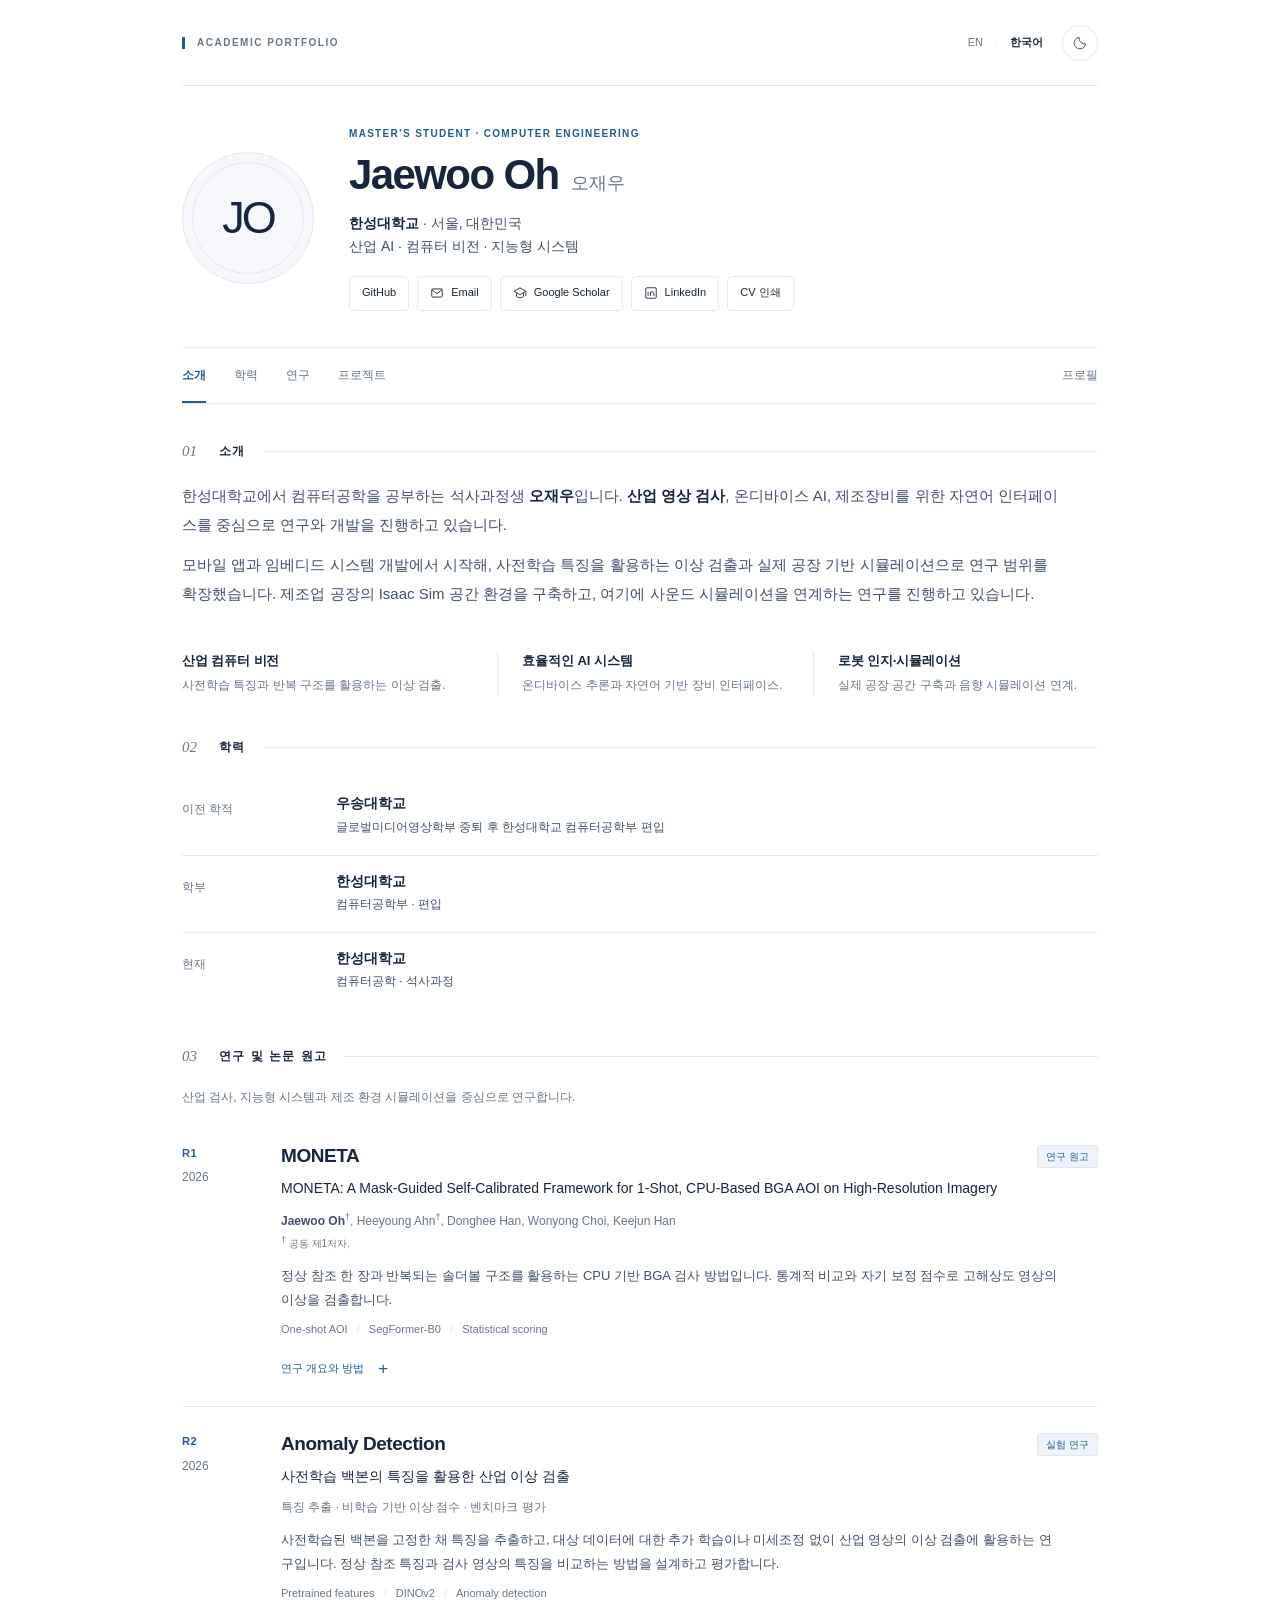
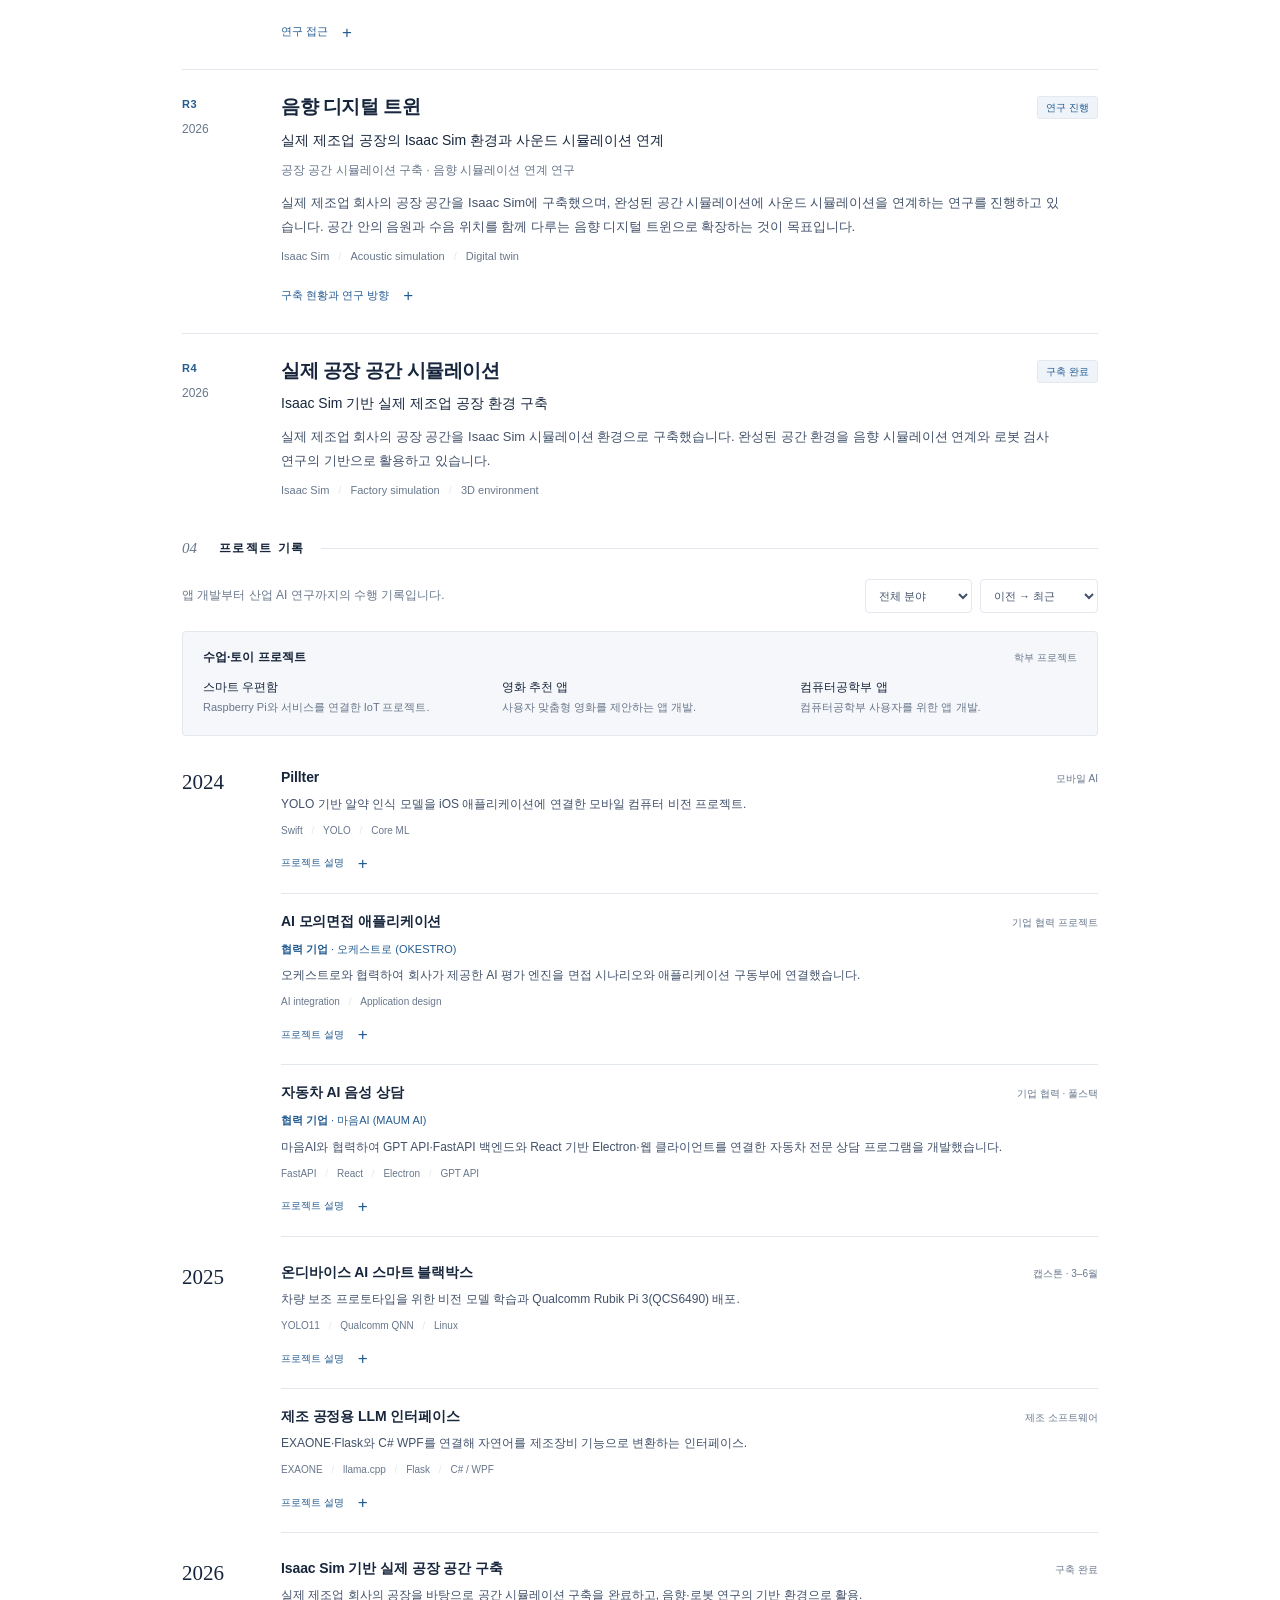
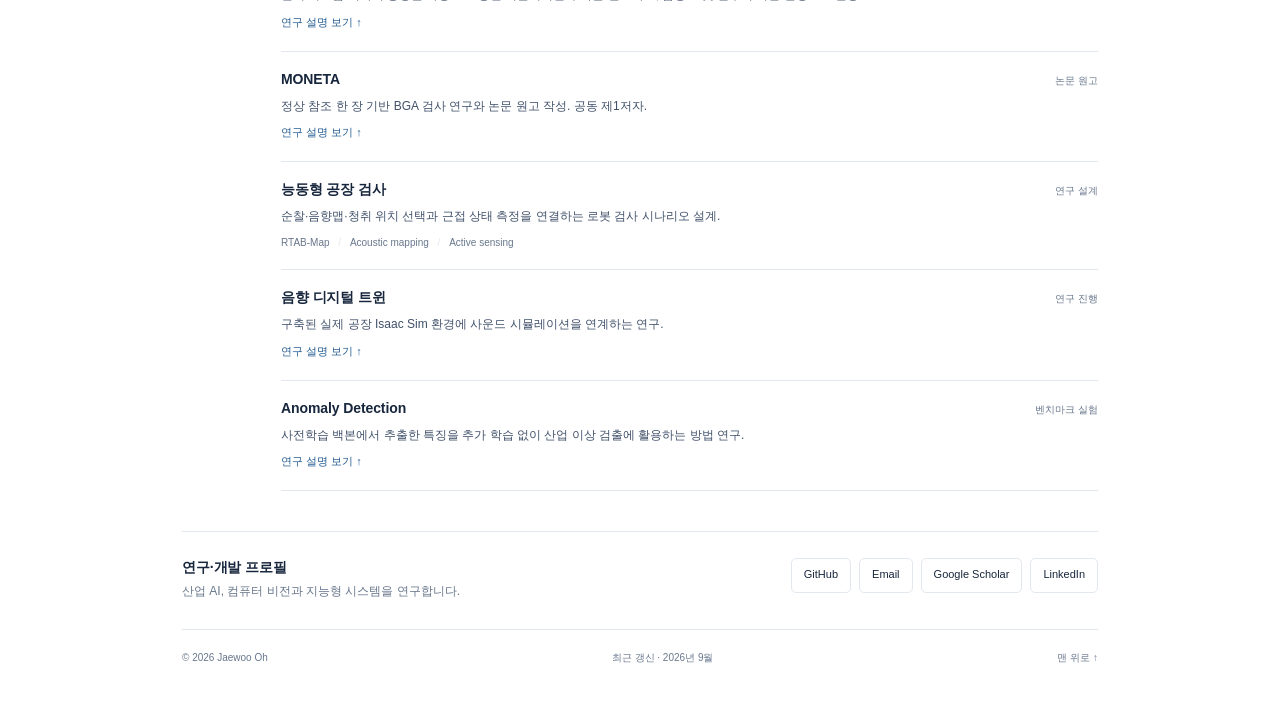
==== ko.html @ acb8766e "Publish bilingual academic portfolio with chronological education and updated research" ====
<!doctype html>
<html lang="ko" class="no-js" data-theme="light">
<head><meta charset="utf-8"><meta name="viewport" content="width=device-width,initial-scale=1"><meta name="color-scheme" content="light dark"><meta name="theme-color" content="#ffffff"><meta name="author" content="Jaewoo Oh"><title>Jaewoo Oh · 오재우 연구 포트폴리오</title><meta name="description" content="한성대학교 석사과정 오재우의 연구 포트폴리오. 산업 이상 검출, 온디바이스 AI, 제조 LLM, Isaac Sim 공장 환경과 음향 디지털 트윈."><meta property="og:type" content="website"><meta property="og:title" content="Jaewoo Oh · 오재우 연구 포트폴리오"><meta property="og:description" content="산업 AI · 컴퓨터 비전 · 공장 시뮬레이션"><meta property="og:locale" content="ko_KR"><link rel="canonical" href="https://jaewoooh.github.io/ko.html"><link rel="alternate" hreflang="en" href="index.html"><link rel="alternate" hreflang="ko" href="ko.html"><link rel="stylesheet" href="assets/site.css"><link rel="icon" href="data:image/svg+xml,%3Csvg xmlns='http://www.w3.org/2000/svg' viewBox='0 0 64 64'%3E%3Crect width='64' height='64' rx='12' fill='%2317263c'/%3E%3Ctext x='10' y='43' font-family='Arial' font-size='33' fill='white'%3EJO%3C/text%3E%3C/svg%3E"><script>document.documentElement.classList.replace('no-js','js');try{const t=localStorage.getItem('jaewoo-academic-theme');if(t==='dark'||t==='light')document.documentElement.dataset.theme=t}catch(e){}</script><script src="assets/site.js" defer></script></head>
<body><a class="skip" href="#about">본문으로 바로가기</a><svg xmlns="http://www.w3.org/2000/svg" style="display:none" aria-hidden="true"><symbol id="i-mail" viewBox="0 0 24 24"><rect x="3" y="5" width="18" height="14" rx="2"/><path d="m3 6 9 7 9-7"/></symbol><symbol id="i-scholar" viewBox="0 0 24 24"><path d="m2 9 10-6 10 6-10 6Z"/><path d="M6 12v6c4 3 8 3 12 0v-6M22 9v8"/></symbol><symbol id="i-linkedin" viewBox="0 0 24 24"><rect x="3" y="3" width="18" height="18" rx="2"/><path d="M7 10v7M7 7v.1M11 17v-7m0 3c0-4 6-4 6 0v4"/></symbol></svg>
<div class="shell" id="top"><div class="utility"><span class="utility-title eyebrow">Academic portfolio</span><div class="tools"><nav class="languages" aria-label="언어 선택"><a href="index.html" lang="en" hreflang="en">EN</a><span aria-hidden="true">/</span><a href="ko.html" lang="ko" hreflang="ko" aria-current="page">한국어</a></nav><button id="theme-toggle" class="theme-toggle js-only" type="button" aria-label="다크 모드로 전환" aria-pressed="false"><svg class="icon moon" viewBox="0 0 24 24" aria-hidden="true"><path d="M20.5 13.4A8.7 8.7 0 0 1 10.6 3.5a8.7 8.7 0 1 0 9.9 9.9Z"/></svg><svg class="icon sun" viewBox="0 0 24 24" aria-hidden="true"><circle cx="12" cy="12" r="4"/><path d="M12 2v2m0 16v2M2 12h2m16 0h2M5 5l2 2m10 10 2 2M19 5l-2 2M7 17l-2 2"/></svg></button></div></div>
<header class="identity"><div class="monogram" aria-label="Jaewoo Oh initials">JO</div><div><p class="profile-kicker">MASTER’S STUDENT · COMPUTER ENGINEERING</p><h1>Jaewoo Oh<span lang="ko">오재우</span></h1><p class="affiliation"><strong>한성대학교</strong> · 서울, 대한민국<br>산업 AI · 컴퓨터 비전 · 지능형 시스템</p><div class="social-links"><a class="social-link" href="https://github.com/jaewoooh" target="_blank" rel="noopener noreferrer">GitHub</a><a class="social-link" href="mailto:jae990508@gmail.com"><svg class="icon" aria-hidden="true"><use href="#i-mail"/></svg>Email</a><button class="social-link" type="button"><svg class="icon" aria-hidden="true"><use href="#i-scholar"/></svg>Google Scholar</button><button class="social-link" type="button"><svg class="icon" aria-hidden="true"><use href="#i-linkedin"/></svg>LinkedIn</button><button class="social-link print-btn js-only" type="button">CV 인쇄</button></div></div></header>
<div class="nav-wrap"><nav class="nav" aria-label="섹션 메뉴"><a href="#about">소개</a><a href="#education">학력</a><a href="#research">연구</a><a href="#projects">프로젝트</a><a href="#contact" class="nav-contact">프로필</a></nav></div>
<main id="main"><section class="section" id="about" aria-labelledby="heading-about"><h2 class="section-title" id="heading-about"><span class="section-num">01</span>소개</h2><div class="intro"><p>한성대학교에서 컴퓨터공학을 공부하는 석사과정생 <strong>오재우</strong>입니다. <strong>산업 영상 검사</strong>, 온디바이스 AI, 제조장비를 위한 자연어 인터페이스를 중심으로 연구와 개발을 진행하고 있습니다.</p><p>모바일 앱과 임베디드 시스템 개발에서 시작해, 사전학습 특징을 활용하는 이상 검출과 실제 공장 기반 시뮬레이션으로 연구 범위를 확장했습니다. 제조업 공장의 Isaac Sim 공간 환경을 구축하고, 여기에 사운드 시뮬레이션을 연계하는 연구를 진행하고 있습니다.</p></div><div class="interests"><div class="interest"><h3>산업 컴퓨터 비전</h3><p>사전학습 특징과 반복 구조를 활용하는 이상 검출.</p></div><div class="interest"><h3>효율적인 AI 시스템</h3><p>온디바이스 추론과 자연어 기반 장비 인터페이스.</p></div><div class="interest"><h3>로봇 인지·시뮬레이션</h3><p>실제 공장 공간 구축과 음향 시뮬레이션 연계.</p></div></div></section>
<section class="section" id="education" aria-labelledby="heading-education"><h2 class="section-title" id="heading-education"><span class="section-num">02</span>학력</h2><div class="fact-row"><p class="fact-label">이전 학적</p><div><h3>우송대학교</h3><p>글로벌미디어영상학부 중퇴 후 한성대학교 컴퓨터공학부 편입</p></div></div><div class="fact-row"><p class="fact-label">학부</p><div><h3>한성대학교</h3><p>컴퓨터공학부 · 편입</p></div></div><div class="fact-row"><p class="fact-label">현재</p><div><h3>한성대학교</h3><p>컴퓨터공학 · 석사과정</p></div></div></section>
<section class="section" id="research" aria-labelledby="heading-research"><h2 class="section-title" id="heading-research"><span class="section-num">03</span>연구 및 논문 원고</h2><p class="section-lead">산업 검사, 지능형 시스템과 제조 환경 시뮬레이션을 중심으로 연구합니다.</p>
<article class="research-item" id="moneta" aria-labelledby="title-moneta"><div class="research-meta"><span class="record-id">R1</span><span class="record-year">2026</span></div><div class="record-content"><div class="record-header"><h3 id="title-moneta">MONETA</h3><span class="status">연구 원고</span></div><p class="paper-title">MONETA: A Mask-Guided Self-Calibrated Framework for 1-Shot, CPU-Based BGA AOI on High-Resolution Imagery</p><p class="role-line"><strong>Jaewoo Oh</strong><sup>†</sup>, Heeyoung Ahn<sup>†</sup>, Donghee Han, Wonyong Choi, Keejun Han<br><span class="minor"><sup>†</sup> 공동 제1저자.</span></p><p class="record-summary">정상 참조 한 장과 반복되는 솔더볼 구조를 활용하는 CPU 기반 BGA 검사 방법입니다. 통계적 비교와 자기 보정 점수로 고해상도 영상의 이상을 검출합니다.</p><p class="keywords"><span>One-shot AOI</span><span>SegFormer-B0</span><span>Statistical scoring</span></p><details class="research-details"><summary>연구 개요와 방법<span class="plus" aria-hidden="true">+</span></summary><div class="detail-body"><p><strong>문제.</strong> 반도체 검사에서는 결함 사례와 패턴별 정상 데이터를 충분히 확보하기 어렵습니다. 고해상도 영상에서는 조명 변화와 센서 텍스처 같은 작은 변동도 함께 다뤄야 합니다.</p><p><strong>방법.</strong> 오프라인에서 학습한 SegFormer-B0의 구조 마스크를 사용합니다. 검사 단계에서는 솔더볼 간 비교, Grubbs 기반 이상치 탐지, 자기 보정 점수, 다중 스케일 분석을 결합합니다.</p><p><strong>기여.</strong> BGA 검사 방법론과 실험 평가, 공동 논문 원고 작성. 정상 참조 한 장은 검사 설정 기준이며, 마스크 네트워크는 별도로 학습합니다.</p></div></details></div></article>
<article class="research-item" id="c1" aria-labelledby="title-c1"><div class="research-meta"><span class="record-id">R2</span><span class="record-year">2026</span></div><div class="record-content"><div class="record-header"><h3 id="title-c1">Anomaly Detection</h3><span class="status">실험 연구</span></div><p class="paper-title">사전학습 백본의 특징을 활용한 산업 이상 검출</p><p class="role-line">특징 추출 · 비학습 기반 이상 점수 · 벤치마크 평가</p><p class="record-summary">사전학습된 백본을 고정한 채 특징을 추출하고, 대상 데이터에 대한 추가 학습이나 미세조정 없이 산업 영상의 이상 검출에 활용하는 연구입니다. 정상 참조 특징과 검사 영상의 특징을 비교하는 방법을 설계하고 평가합니다.</p><p class="keywords"><span>Pretrained features</span><span>DINOv2</span><span>Anomaly detection</span></p><details class="research-details"><summary>연구 접근<span class="plus" aria-hidden="true">+</span></summary><div class="detail-body"><p><strong>접근.</strong> DINOv2 등 사전학습된 모델을 특징 추출기로 사용하고, 정상 참조 영상과 검사 영상의 특징 관계에서 이상 점수를 계산합니다.</p><p><strong>평가.</strong> MVTec AD와 VisA에서 모델 크기와 입력 해상도에 따른 이상 검출 성능을 비교합니다.</p><p><strong>학습 범위.</strong> 백본은 사전학습된 모델이며, 이 연구에서 추가로 학습하거나 미세조정하지 않습니다.</p></div></details></div></article>
<article class="research-item" id="acoustic" aria-labelledby="title-acoustic"><div class="research-meta"><span class="record-id">R3</span><span class="record-year">2026</span></div><div class="record-content"><div class="record-header"><h3 id="title-acoustic">음향 디지털 트윈</h3><span class="status">연구 진행</span></div><p class="paper-title">실제 제조업 공장의 Isaac Sim 환경과 사운드 시뮬레이션 연계</p><p class="role-line">공장 공간 시뮬레이션 구축 · 음향 시뮬레이션 연계 연구</p><p class="record-summary">실제 제조업 회사의 공장 공간을 Isaac Sim에 구축했으며, 완성된 공간 시뮬레이션에 사운드 시뮬레이션을 연계하는 연구를 진행하고 있습니다. 공간 안의 음원과 수음 위치를 함께 다루는 음향 디지털 트윈으로 확장하는 것이 목표입니다.</p><p class="keywords"><span>Isaac Sim</span><span>Acoustic simulation</span><span>Digital twin</span></p><details class="research-details"><summary>구축 현황과 연구 방향<span class="plus" aria-hidden="true">+</span></summary><div class="detail-body"><p><strong>구축 완료.</strong> 실제 제조업 공장을 바탕으로 한 Isaac Sim 공간 시뮬레이션 환경.</p><p><strong>연구 진행.</strong> 공장 환경에 사운드 시뮬레이션을 연계하고, 음원·청취 위치와 음향 전파를 함께 다루는 방법을 연구합니다.</p><p><strong>활용 방향.</strong> 로봇의 공장 순찰, 청취 위치 선택, 장비 상태 진단을 위한 시뮬레이션 기반.</p></div></details></div></article>
<article class="research-item" id="factory-simulation" aria-labelledby="title-factory-simulation"><div class="research-meta"><span class="record-id">R4</span><span class="record-year">2026</span></div><div class="record-content"><div class="record-header"><h3 id="title-factory-simulation">실제 공장 공간 시뮬레이션</h3><span class="status">구축 완료</span></div><p class="paper-title">Isaac Sim 기반 실제 제조업 공장 환경 구축</p><p class="record-summary">실제 제조업 회사의 공장 공간을 Isaac Sim 시뮬레이션 환경으로 구축했습니다. 완성된 공간 환경을 음향 시뮬레이션 연계와 로봇 검사 연구의 기반으로 활용하고 있습니다.</p><p class="keywords"><span>Isaac Sim</span><span>Factory simulation</span><span>3D environment</span></p></div></article></section>
<section class="section" id="projects" aria-labelledby="heading-projects"><h2 class="section-title" id="heading-projects"><span class="section-num">04</span>프로젝트 기록</h2><div class="archive-heading"><p>앱 개발부터 산업 AI 연구까지의 수행 기록입니다.</p><div class="archive-controls js-only"><label class="sr-only" for="project-filter">프로젝트 분야</label><select id="project-filter"><option value="all">전체 분야</option><option value="app">앱·웹</option><option value="edge">Edge / IoT</option><option value="llm">LLM</option><option value="research">연구</option></select><label class="sr-only" for="project-order">연도 정렬</label><select id="project-order"><option value="asc">이전 → 최근</option><option value="desc">최근 → 이전</option></select></div></div><p class="sr-only" id="archive-announcement" aria-live="polite"></p>
<div class="foundation" id="foundations"><div class="foundation-top"><h3>수업·토이 프로젝트</h3><span>학부 프로젝트</span></div><div class="foundation-list"><article data-category="edge"><h4>스마트 우편함</h4><p>Raspberry Pi와 서비스를 연결한 IoT 프로젝트.</p></article><article data-category="app"><h4>영화 추천 앱</h4><p>사용자 맞춤형 영화를 제안하는 앱 개발.</p></article><article data-category="app"><h4>컴퓨터공학부 앱</h4><p>컴퓨터공학부 사용자를 위한 앱 개발.</p></article></div></div>
<div id="dated-projects"><section class="year-group" data-year="2024" aria-labelledby="year-2024"><h3 class="year-heading" id="year-2024">2024</h3><div class="year-projects"><article class="project-item" id="project-pillter" data-category="app edge"><div class="project-header"><h4>Pillter</h4><span class="project-type">모바일 AI</span></div><p>YOLO 기반 알약 인식 모델을 iOS 애플리케이션에 연결한 모바일 컴퓨터 비전 프로젝트.</p><p class="keywords"><span>Swift</span><span>YOLO</span><span>Core ML</span></p><details class="research-details"><summary>프로젝트 설명<span class="plus" aria-hidden="true">+</span></summary><div class="detail-body"><p>알약 인식 모델의 학습·개발과 iOS에서의 추론 결과 연결을 진행했습니다.</p></div></details></article><article class="project-item" id="project-interview" data-category="app llm"><div class="project-header"><h4>AI 모의면접 애플리케이션</h4><span class="project-type">기업 협력 프로젝트</span></div><p class="partner-line"><strong>협력 기업</strong> · 오케스트로 (OKESTRO)</p><p>오케스트로와 협력하여 회사가 제공한 AI 평가 엔진을 면접 시나리오와 애플리케이션 구동부에 연결했습니다.</p><p class="keywords"><span>AI integration</span><span>Application design</span></p><details class="research-details"><summary>프로젝트 설명<span class="plus" aria-hidden="true">+</span></summary><div class="detail-body"><p>회사 제공 AI 평가 엔진을 사용자 인터페이스와 연동하고, 면접 시나리오에 따라 동작하는 애플리케이션을 개발했습니다.</p></div></details></article><article class="project-item" id="project-automotive" data-category="app llm"><div class="project-header"><h4>자동차 AI 음성 상담</h4><span class="project-type">기업 협력 · 풀스택</span></div><p class="partner-line"><strong>협력 기업</strong> · 마음AI (MAUM AI)</p><p>마음AI와 협력하여 GPT API·FastAPI 백엔드와 React 기반 Electron·웹 클라이언트를 연결한 자동차 전문 상담 프로그램을 개발했습니다.</p><p class="keywords"><span>FastAPI</span><span>React</span><span>Electron</span><span>GPT API</span></p><details class="research-details"><summary>프로젝트 설명<span class="plus" aria-hidden="true">+</span></summary><div class="detail-body"><p>음성 대화, API 백엔드와 사용자 인터페이스를 연결하는 흐름을 개발했습니다. 협력 기업은 마음AI이며, GPT API는 애플리케이션에 사용한 모델 서비스입니다.</p></div></details></article></div></section>
<section class="year-group" data-year="2025" aria-labelledby="year-2025"><h3 class="year-heading" id="year-2025">2025</h3><div class="year-projects"><article class="project-item" id="project-blackbox" data-category="edge"><div class="project-header"><h4>온디바이스 AI 스마트 블랙박스</h4><span class="project-type">캡스톤 · 3–6월</span></div><p>차량 보조 프로토타입을 위한 비전 모델 학습과 Qualcomm Rubik Pi 3(QCS6490) 배포.</p><p class="keywords"><span>YOLO11</span><span>Qualcomm QNN</span><span>Linux</span></p><details class="research-details"><summary>프로젝트 설명<span class="plus" aria-hidden="true">+</span></summary><div class="detail-body"><p>모델·데이터 준비, 디바이스 실행 환경 구성과 가속기 배포를 중심으로 작업했습니다. 클라우드 대신 디바이스에서 주변 상황을 인식하는 시스템을 개발했습니다.</p></div></details></article><article class="project-item" id="project-industrial-llm" data-category="llm"><div class="project-header"><h4>제조 공정용 LLM 인터페이스</h4><span class="project-type">제조 소프트웨어</span></div><p>EXAONE·Flask와 C# WPF를 연결해 자연어를 제조장비 기능으로 변환하는 인터페이스.</p><p class="keywords"><span>EXAONE</span><span>llama.cpp</span><span>Flask</span><span>C# / WPF</span></p><details class="research-details"><summary>프로젝트 설명<span class="plus" aria-hidden="true">+</span></summary><div class="detail-body"><p>자연어 입력에서 장비 기능 호출까지 이어지는 흐름을 구현하고, 복합 명령·JSON 형식·레시피 실행 오류를 분석했습니다. 신입 교육과 장비 조작 보조를 위한 인터페이스입니다.</p></div></details></article></div></section>
<section class="year-group" data-year="2026" aria-labelledby="year-2026"><h3 class="year-heading" id="year-2026">2026</h3><div class="year-projects"><article class="project-item" id="project-factory-simulation" data-category="research"><div class="project-header"><h4>Isaac Sim 기반 실제 공장 공간 구축</h4><span class="project-type">구축 완료</span></div><p>실제 제조업 회사의 공장을 바탕으로 공간 시뮬레이션 구축을 완료하고, 음향·로봇 연구의 기반 환경으로 활용.</p><a class="project-reference" href="#factory-simulation">연구 설명 보기 ↑</a></article><article class="project-item" id="project-moneta-archive" data-category="research"><div class="project-header"><h4>MONETA</h4><span class="project-type">논문 원고</span></div><p>정상 참조 한 장 기반 BGA 검사 연구와 논문 원고 작성. 공동 제1저자.</p><a class="project-reference" href="#moneta">연구 설명 보기 ↑</a></article><article class="project-item" id="project-inspection" data-category="research"><div class="project-header"><h4>능동형 공장 검사</h4><span class="project-type">연구 설계</span></div><p>순찰·음향맵·청취 위치 선택과 근접 상태 측정을 연결하는 로봇 검사 시나리오 설계.</p><p class="keywords"><span>RTAB-Map</span><span>Acoustic mapping</span><span>Active sensing</span></p></article><article class="project-item" id="project-acoustic-archive" data-category="research"><div class="project-header"><h4>음향 디지털 트윈</h4><span class="project-type">연구 진행</span></div><p>구축된 실제 공장 Isaac Sim 환경에 사운드 시뮬레이션을 연계하는 연구.</p><a class="project-reference" href="#acoustic">연구 설명 보기 ↑</a></article><article class="project-item" id="project-c1-archive" data-category="research"><div class="project-header"><h4>Anomaly Detection</h4><span class="project-type">벤치마크 실험</span></div><p>사전학습 백본에서 추출한 특징을 추가 학습 없이 산업 이상 검출에 활용하는 방법 연구.</p><a class="project-reference" href="#c1">연구 설명 보기 ↑</a></article></div></section></div><p class="empty" id="archive-empty" hidden>선택한 분야의 프로젝트가 없습니다.</p></section></main>
<section class="contact" id="contact"><div><h2>연구·개발 프로필</h2><p>산업 AI, 컴퓨터 비전과 지능형 시스템을 연구합니다.</p></div><div class="social-links"><a class="social-link" href="https://github.com/jaewoooh" target="_blank" rel="noopener noreferrer">GitHub</a><a class="social-link" href="mailto:jae990508@gmail.com">Email</a><button class="social-link" type="button">Google Scholar</button><button class="social-link" type="button">LinkedIn</button></div></section><footer class="footer"><span>© 2026 Jaewoo Oh</span><span>최근 갱신 · 2026년 9월</span><a href="#top">맨 위로 ↑</a></footer></div></body></html>
---- assets/site.css ----
/* Academic profile. Original implementation; no runtime dependencies. */
:root{--paper:#ffffff;--ink:#17263c;--body:#41516a;--muted:#68778c;--line:#e3e8ee;--soft:#f5f7fa;--accent:#245c91;--accent-soft:#eef4fa;--serif:Georgia,'Times New Roman',serif;--sans:'Inter',-apple-system,BlinkMacSystemFont,'Segoe UI','Noto Sans CJK KR','Apple SD Gothic Neo','Malgun Gothic',Arial,sans-serif;color-scheme:light}
:root[data-theme=dark]{--paper:#111923;--ink:#ebeff6;--body:#c1cbd9;--muted:#9caec4;--line:#2c3949;--soft:#192331;--accent:#96bfe8;--accent-soft:#1a2b3e;color-scheme:dark}
*{box-sizing:border-box}html{scroll-behavior:smooth;scroll-padding-top:100px}body{margin:0;background:var(--paper);color:var(--body);font:15px/1.8 var(--sans);-webkit-font-smoothing:antialiased}button,select{font:inherit;color:inherit}button,summary,select{cursor:pointer}button,a,summary{-webkit-tap-highlight-color:transparent;touch-action:manipulation}h1,h2,h3,h4,p{margin:0}h1,h2,h3,h4{color:var(--ink)}h1,h2,h3,h4{line-height:1.4}a{color:var(--accent);text-decoration:none;text-underline-offset:4px}a:hover{text-decoration:underline}button{background:none;border:0}svg{vertical-align:middle;flex-shrink:0}a:focus-visible,button:focus-visible,select:focus-visible,summary:focus-visible{outline:3px solid var(--accent);outline-offset:5px}::selection{background:#cfdeef;color:#17263c}[hidden]{display:none!important}.shell{max-width:1008px;padding:0 46px;margin:auto}.skip{position:fixed;top:-80px;left:14px;z-index:90;padding:10px 16px;background:var(--ink);color:var(--paper)}.skip:focus{top:10px}.eyebrow{font-size:10px;font-weight:600;letter-spacing:.15em;text-transform:uppercase;color:var(--muted)}.minor{font-size:12px;color:var(--muted)}.icon{width:16px;height:16px;stroke:currentColor;stroke-width:1.5;fill:none}.utility{height:86px;display:flex;align-items:center;justify-content:space-between;border-bottom:1px solid var(--line)}.utility-title{display:flex;align-items:center;gap:12px}.utility-title:before{content:'';height:12px;width:3px;background:var(--accent)}.tools{display:flex;align-items:center;gap:17px}.languages{display:flex;align-items:center;gap:10px;font-size:11px}.languages a{color:var(--muted);padding:7px 2px}.languages a[aria-current=page]{font-weight:700;color:var(--ink)}.languages span{color:var(--line)}.theme-toggle{width:36px;height:36px;border:1px solid var(--line);border-radius:50%;display:grid;place-items:center}.theme-toggle:hover{background:var(--soft)}.sun{display:none}[data-theme=dark] .sun{display:block}[data-theme=dark] .moon{display:none}.no-js .js-only{display:none!important}
/* The profile is deliberately compact: an academic header, not a landing-page hero. */
.identity{display:grid;grid-template-columns:132px minmax(0,1fr);align-items:center;gap:35px;padding:39px 0 36px}.monogram{height:132px;width:132px;border-radius:50%;background:var(--soft);border:1px solid var(--line);display:flex;align-items:center;justify-content:center;position:relative;color:var(--ink);font-size:45px;letter-spacing:-3px;font-weight:500}.monogram:after{content:'';position:absolute;inset:9px;border:1px solid var(--line);border-radius:50%}.profile-kicker{font-size:10px;font-weight:600;letter-spacing:.13em;color:var(--accent);margin-bottom:7px}.identity h1{font-size:42px;font-weight:650;letter-spacing:-1.6px;line-height:1.2}.identity h1 span{font-size:18px;font-weight:400;letter-spacing:0;color:var(--muted);margin-left:12px;display:inline-block}.affiliation{font-size:14px;margin-top:12px;line-height:1.65}.affiliation strong{color:var(--ink);font-weight:600}.social-links{display:flex;align-items:center;gap:8px;flex-wrap:wrap;margin-top:17px}.social-link{display:inline-flex;align-items:center;justify-content:center;gap:7px;min-height:35px;padding:4px 12px;border:1px solid var(--line);border-radius:5px;font-size:11px;font-weight:500;color:var(--ink)}.social-link:hover{background:var(--soft);text-decoration:none;border-color:var(--muted)}.social-link svg{width:14px;height:14px}.orcid-mark{font-size:11px;font-weight:700;letter-spacing:-.5px}.nav-wrap{position:sticky;top:0;z-index:20;background:var(--paper)}.nav{display:flex;align-items:center;gap:28px;border-top:1px solid var(--line);border-bottom:1px solid var(--line);min-height:55px;overflow-x:auto;scrollbar-width:none}.nav::-webkit-scrollbar{display:none}.nav a{font-size:12px;color:var(--muted);padding:17px 0;white-space:nowrap;position:relative}.nav a:hover{text-decoration:none;color:var(--ink)}.nav a[aria-current=true]{color:var(--accent);font-weight:600}.nav a[aria-current=true]:after{content:'';height:2px;background:var(--accent);bottom:0;left:0;right:0;position:absolute}.nav .nav-contact{margin-left:auto}
/* Editorial sections and citation-style research records. */
.section{padding:37px 0 0;scroll-margin-top:75px}.section-title{font-size:12px;letter-spacing:.12em;font-weight:700;text-transform:uppercase;display:flex;align-items:center;gap:17px;margin-bottom:20px}.section-title:after{content:'';height:1px;background:var(--line);flex:1}.section-num{font-family:var(--serif);font-style:italic;font-size:15px;font-weight:400;letter-spacing:0;color:var(--muted);min-width:20px}.intro{font-size:15px;line-height:1.9;max-width:880px}.intro p+p{margin-top:12px}.intro strong{font-weight:600;color:var(--ink)}.interests{display:grid;grid-template-columns:repeat(3,minmax(0,1fr));gap:30px;margin-top:23px;padding:21px 0 4px}.interest+.interest{border-left:1px solid var(--line);padding-left:24px}.interest h3{font-size:13px;font-weight:650;letter-spacing:-.1px;margin-bottom:5px}.interest p{font-size:12px;line-height:1.75;color:var(--muted)}.section-lead{font-size:12px;color:var(--muted);margin-bottom:10px;line-height:1.8}.research-item{display:grid;grid-template-columns:76px minmax(0,1fr);gap:23px;padding:23px 0;border-bottom:1px solid var(--line);scroll-margin-top:82px}.research-item:last-child{border-bottom:0;padding-bottom:0}.research-meta{padding-top:2px}.record-id{display:block;font-size:11px;letter-spacing:.05em;color:var(--accent);font-weight:650}.record-year{display:block;font-size:12px;margin-top:4px;color:var(--muted)}.record-header{display:flex;justify-content:space-between;gap:15px;align-items:flex-start;margin-bottom:7px}.record-header h3{font-size:19px;font-weight:650;letter-spacing:-.45px;line-height:1.45}.status{font-size:10px;line-height:1.7;color:var(--accent);background:var(--accent-soft);border:1px solid var(--line);padding:2px 8px;border-radius:3px;white-space:nowrap;font-weight:500;flex-shrink:0;margin-top:3px}.paper-title{font-size:14px;line-height:1.75;color:var(--ink);max-width:740px}.role-line{font-size:12px;color:var(--muted);margin-top:8px}.role-line strong{color:var(--body);font-weight:600}.record-summary{font-size:13px;line-height:1.85;margin-top:9px;max-width:780px}.keywords{font-size:11px;line-height:1.8;color:var(--muted);margin-top:8px}.keywords span+span:before{content:' / ';color:var(--line);margin:0 6px}.research-details{margin-top:13px}.research-details>summary{display:inline-flex;align-items:center;gap:14px;list-style:none;color:var(--accent);font-size:11px;font-weight:550;min-height:28px}.research-details>summary::-webkit-details-marker{display:none}.plus{display:inline-block;font-family:Arial;font-size:17px;font-weight:400;line-height:1}.research-details[open]>summary .plus{transform:rotate(45deg)}.detail-body{border-left:2px solid var(--line);padding-left:18px;margin:12px 0 2px;font-size:12px;line-height:1.9}.detail-body p+p{margin-top:10px}.detail-body strong{font-weight:600;color:var(--ink)}.detail-note{font-size:11px;color:var(--muted);margin-top:12px;line-height:1.8}.metrics{width:100%;border-collapse:collapse;font-size:12px;margin:15px 0 9px;table-layout:fixed}.metrics caption{text-align:left;color:var(--ink);font-weight:600;padding:0 0 9px;font-size:12px}.metrics th,.metrics td{border-bottom:1px solid var(--line);padding:9px 10px;text-align:right}.metrics th:first-child,.metrics td:first-child{text-align:left;width:38%;padding-left:0}.metrics th{font-size:11px;font-weight:500;color:var(--muted)}.metrics strong{color:var(--accent)}.disclosure{display:flex;gap:12px;align-items:flex-start;margin-top:25px;padding:15px 17px;background:var(--soft);border-left:2px solid var(--line);font-size:11px;line-height:1.9}.disclosure svg{margin-top:3px}.research-note{margin-top:21px;color:var(--muted);font-size:11px}
/* Chronological project archive. */
.archive-heading{display:flex;gap:20px;align-items:center;margin-bottom:13px}.archive-heading p{flex:1;font-size:12px;color:var(--muted)}.archive-controls{display:flex;gap:8px;flex-shrink:0}.control-label{font-size:11px}.archive-controls select{font-size:11px;border:1px solid var(--line);border-radius:4px;background:var(--paper);padding:6px 25px 6px 9px;min-height:34px;max-width:150px}.foundation{padding:17px 20px;margin:18px 0 6px;background:var(--soft);border:1px solid var(--line);border-radius:4px}.foundation-top{display:flex;justify-content:space-between;align-items:center;gap:10px;margin-bottom:12px}.foundation h3{font-size:12px;font-weight:600}.foundation-top span{font-size:10px;color:var(--muted)}.foundation-list{display:grid;grid-template-columns:repeat(3,minmax(0,1fr));gap:22px}.foundation-list h4{font-size:12px;font-weight:550;margin-bottom:3px}.foundation-list p{font-size:11px;line-height:1.75;color:var(--muted)}.year-group{display:grid;grid-template-columns:76px minmax(0,1fr);gap:23px;padding-top:26px}.year-heading{font-size:21px;font-family:var(--serif);font-weight:400;line-height:1.4;color:var(--ink);padding-top:0}.project-item{border-bottom:1px solid var(--line);padding:0 0 17px;margin:0 0 18px;scroll-margin-top:82px}.project-item:last-child{margin-bottom:0}.project-header{display:flex;justify-content:space-between;align-items:flex-start;gap:20px}.project-header h4{font-size:14px;font-weight:600;letter-spacing:-.1px}.project-type{font-size:10px;white-space:nowrap;color:var(--muted);margin-top:2px}.project-item p{font-size:12px;line-height:1.85;margin-top:5px}.project-item .keywords{font-size:10px;margin-top:7px}.project-item .research-details{margin-top:7px}.project-item .research-details>summary{min-height:25px;font-size:10px}.project-item .detail-body p{font-size:12px}.project-reference{font-size:11px;display:inline-block;padding-top:5px}.project-item .snapshot{display:inline-flex;gap:5px;margin-left:14px;font-size:10px}.empty{padding:25px 0;font-size:13px;color:var(--muted)}.sr-only{position:absolute;width:1px;height:1px;margin:-1px;padding:0;clip:rect(0,0,0,0);overflow:hidden;white-space:nowrap;border:0}
/* CV-style fact rows. */
.fact-row{display:grid;grid-template-columns:132px minmax(0,1fr);gap:22px;padding:16px 0;border-bottom:1px solid var(--line)}.fact-row:last-child{border-bottom:0}.fact-label{font-size:12px;color:var(--muted);padding-top:2px}.fact-row h3{font-size:14px;font-weight:600}.fact-row p{font-size:12px;line-height:1.8;margin-top:3px}.activity-grid{display:grid;grid-template-columns:1fr 1fr;gap:35px}.activity h3{font-size:13px;font-weight:600}.activity p{font-size:12px;margin-top:5px;line-height:1.9}.activity .minor{font-size:10px;color:var(--muted)}.contact{margin-top:40px;padding:26px 0;border-top:1px solid var(--line);display:flex;align-items:flex-start;justify-content:space-between;gap:22px}.contact h2{font-size:14px;font-weight:650;letter-spacing:-.1px}.contact p{font-size:12px;color:var(--muted);margin-top:4px}.contact .social-links{margin-top:0}.footer{display:flex;justify-content:space-between;align-items:center;gap:16px;font-size:10px;color:var(--muted);padding:19px 0 35px;border-top:1px solid var(--line)}.footer a{color:var(--muted)}
@media(min-width:1400px){.shell{max-width:1030px}.identity{padding-top:46px;padding-bottom:42px}.utility{height:91px}}
@media(max-width:760px){.shell{padding:0 26px}.utility{height:69px}.identity{grid-template-columns:96px minmax(0,1fr);gap:24px;padding:32px 0}.monogram{width:96px;height:96px;font-size:35px}.monogram:after{inset:7px}.identity h1{font-size:34px;letter-spacing:-1.2px}.identity h1 span{font-size:15px;margin-left:7px}.profile-kicker{font-size:9px}.affiliation{font-size:12px}.social-links{gap:6px;margin-top:13px}.social-link{font-size:10px;padding:4px 9px;min-height:33px}.nav{gap:24px}.nav a{font-size:11px}.section{padding-top:31px}.intro{font-size:14px}.interests{gap:16px;margin-top:15px}.interest+.interest{padding-left:15px}.interest h3{font-size:12px}.interest p{font-size:11px}.research-item,.year-group{grid-template-columns:55px minmax(0,1fr);gap:15px}.record-header h3{font-size:18px}.paper-title{font-size:13px}.record-summary{font-size:12px}.status{font-size:9px}.foundation-list{gap:15px}.fact-row{grid-template-columns:114px minmax(0,1fr);gap:17px}.activity-grid{gap:23px}.utility-title{font-size:9px}.tools{gap:12px}.theme-toggle{width:32px;height:32px}}
@media(max-width:540px){.shell{padding:0 21px}.utility{height:61px}.utility-title{font-size:8px;letter-spacing:.11em;gap:8px}.tools{gap:12px}.languages{font-size:10px;gap:7px}.identity{grid-template-columns:73px minmax(0,1fr);align-items:start;gap:18px;padding:27px 0}.monogram{width:73px;height:73px;font-size:28px;letter-spacing:-1.7px;margin-top:4px}.monogram:after{inset:5px}.identity h1{font-size:29px;letter-spacing:-1px}.identity h1 span{font-size:13px;margin-left:5px;letter-spacing:-.3px}.profile-kicker{font-size:8px;letter-spacing:.08em;margin-bottom:6px;line-height:1.7}.affiliation{font-size:11px;margin-top:10px;line-height:1.8}.social-links{margin-top:13px;gap:6px}.social-link{font-size:10px;padding:4px 8px;min-height:32px;gap:5px}.social-link svg{width:12px;height:12px}.nav{gap:22px;min-height:49px}.nav a{font-size:11px;padding:14px 0}.nav .nav-contact{margin-left:0}.section{padding-top:28px}.section-title{font-size:11px;letter-spacing:.07em;gap:11px;margin-bottom:17px}.section-num{font-size:13px;min-width:17px}.intro{font-size:13px;line-height:1.9}.intro p+p{margin-top:12px}.interests{grid-template-columns:1fr;gap:12px;padding:5px 0 0;margin-top:19px}.interest{display:grid;grid-template-columns:128px minmax(0,1fr);gap:10px}.interest+.interest{border-left:0;padding-left:0}.interest h3{font-size:11px;margin-top:1px}.interest p{font-size:11px;line-height:1.75}.section-lead{font-size:11px}.research-item{grid-template-columns:1fr;gap:7px;padding:21px 0}.research-meta{display:flex;gap:10px;align-items:center;padding:0}.record-id,.record-year{font-size:10px;margin:0}.record-year:before{content:'·';margin-right:10px;color:var(--muted)}.record-header{gap:12px;margin-bottom:7px}.record-header h3{font-size:17px;letter-spacing:-.4px;max-width:80%}.record-header .status{font-size:8px;white-space:normal;max-width:105px;padding:3px 6px;line-height:1.55}.paper-title{font-size:12px}.role-line{font-size:10px;margin-top:8px;line-height:1.85}.record-summary{font-size:12px;line-height:1.9}.keywords{font-size:10px}.keywords span+span:before{margin:0 3px}.research-details{margin-top:9px}.research-details>summary{font-size:10px;min-height:34px}.detail-body{padding-left:12px;font-size:11px}.detail-note{font-size:10px}.metrics{font-size:11px}.metrics th{font-size:10px}.metrics td,.metrics th{padding:8px 5px}.metrics th:first-child,.metrics td:first-child{width:35%}.metrics caption{font-size:11px}.archive-heading{display:block;margin-bottom:16px}.archive-heading p{font-size:11px}.archive-controls{margin-top:12px}.archive-controls select{font-size:10px;min-height:36px}.foundation{padding:15px;margin-top:12px}.foundation-top{align-items:flex-start;margin-bottom:12px}.foundation h3{font-size:11px}.foundation-top span{font-size:9px}.foundation-list{grid-template-columns:1fr;gap:10px}.foundation-list article{display:grid;grid-template-columns:128px minmax(0,1fr);gap:10px}.foundation-list h4{font-size:11px;line-height:1.7;margin-bottom:0}.foundation-list p{font-size:10px}.year-group{display:block;padding-top:23px}.year-heading{font-size:21px;margin-bottom:16px}.project-item{margin-bottom:16px;padding-bottom:16px}.project-header{gap:12px}.project-header h4{font-size:13px}.project-type{font-size:9px;max-width:100px;white-space:normal;text-align:right;line-height:1.65}.project-item p{font-size:11px;line-height:1.9}.project-item .research-details>summary{font-size:10px;min-height:30px}.project-item .keywords{font-size:9px}.disclosure{padding:13px;gap:10px;font-size:10px}.disclosure svg{width:14px}.fact-row{grid-template-columns:92px minmax(0,1fr);gap:13px;padding:14px 0}.fact-label{font-size:10px}.fact-row h3{font-size:12px}.fact-row p{font-size:11px}.activity-grid{grid-template-columns:1fr;gap:22px}.activity h3{font-size:12px}.activity p{font-size:11px}.contact{display:block;margin-top:31px;padding:21px 0}.contact p{font-size:11px}.contact .social-links{margin-top:14px}.footer{font-size:9px;padding-bottom:25px;align-items:flex-start;gap:10px}.footer span:nth-child(2){text-align:right;max-width:150px}.research-note{font-size:10px}}
@media(max-width:350px){.shell{padding:0 16px}.identity{grid-template-columns:61px minmax(0,1fr);gap:13px}.monogram{width:61px;height:61px;font-size:24px}.identity h1{font-size:26px}.identity h1 span{font-size:11px}.social-link{padding:4px 6px}.interest,.foundation-list article{grid-template-columns:115px minmax(0,1fr)}.utility-title{font-size:7px}.record-header h3{font-size:16px}}
@media(prefers-reduced-motion:reduce){html{scroll-behavior:auto}*,*::before,*::after{transition:none!important;animation:none!important}}
@media print{html{scroll-behavior:auto}:root,:root[data-theme=dark]{--paper:#fff;--ink:#14243c;--body:#354357;--muted:#58687c;--line:#d6dce4;--soft:#f4f6f8;--accent:#204e7b;--accent-soft:#eef3f8;color-scheme:light}body{font-size:11px}.shell{max-width:none;padding:0}.utility,.nav-wrap,.tools,.archive-controls,.print-btn,.contact,.footer a,.snapshot{display:none!important}.identity{padding:0 0 20px;grid-template-columns:80px 1fr;gap:22px}.monogram{height:80px;width:80px;font-size:31px}.identity h1{font-size:29px}.identity h1 span{font-size:15px}.social-link{border:0;padding:0 10px 0 0}.section{padding-top:22px}.section-title{font-size:11px;margin-bottom:14px}.intro{font-size:11px}.interests{margin-top:10px;padding-top:10px}.interest h3{font-size:11px}.interest p{font-size:10px}.research-item{padding:14px 0;break-inside:avoid}.record-header h3{font-size:15px}.paper-title,.record-summary{font-size:11px}.role-line,.keywords{font-size:10px}.research-details{display:none!important}.section-lead,.disclosure{font-size:10px}.year-group{padding-top:16px;break-inside:auto}.project-item{break-inside:avoid;padding-bottom:10px;margin-bottom:10px}.project-item p{font-size:10px}.project-header h4{font-size:12px}.foundation{break-inside:avoid}.fact-row{padding:10px 0;break-inside:avoid}.fact-row h3{font-size:12px}.fact-row p,.fact-label{font-size:10px}.activity{break-inside:avoid}.activity p{font-size:10px}.footer{margin-top:22px;padding-bottom:0}.section-title{break-after:avoid}.no-print{display:none!important}}

/* Optional owner-provided portrait, kept the same size as the initial mark. */
.profile-photo{width:132px;height:132px;border-radius:50%;object-fit:cover;border:1px solid var(--line)}
.role-line sup{font-size:9px}.role-line .minor{font-size:10px}
@media(max-width:760px){.profile-photo{width:96px;height:96px}}
@media(max-width:540px){.profile-photo{width:73px;height:73px;margin-top:4px}}
@media(max-width:350px){.profile-photo{width:61px;height:61px}}
@media print{.profile-photo{width:80px;height:80px}}

/* Collaboration is independent from the API/model provider. */
.project-item .partner-line{margin-top:7px;font-size:11px;color:var(--accent)}.partner-line strong{font-weight:600}
@media(max-width:540px){.project-item .partner-line{font-size:10px}}
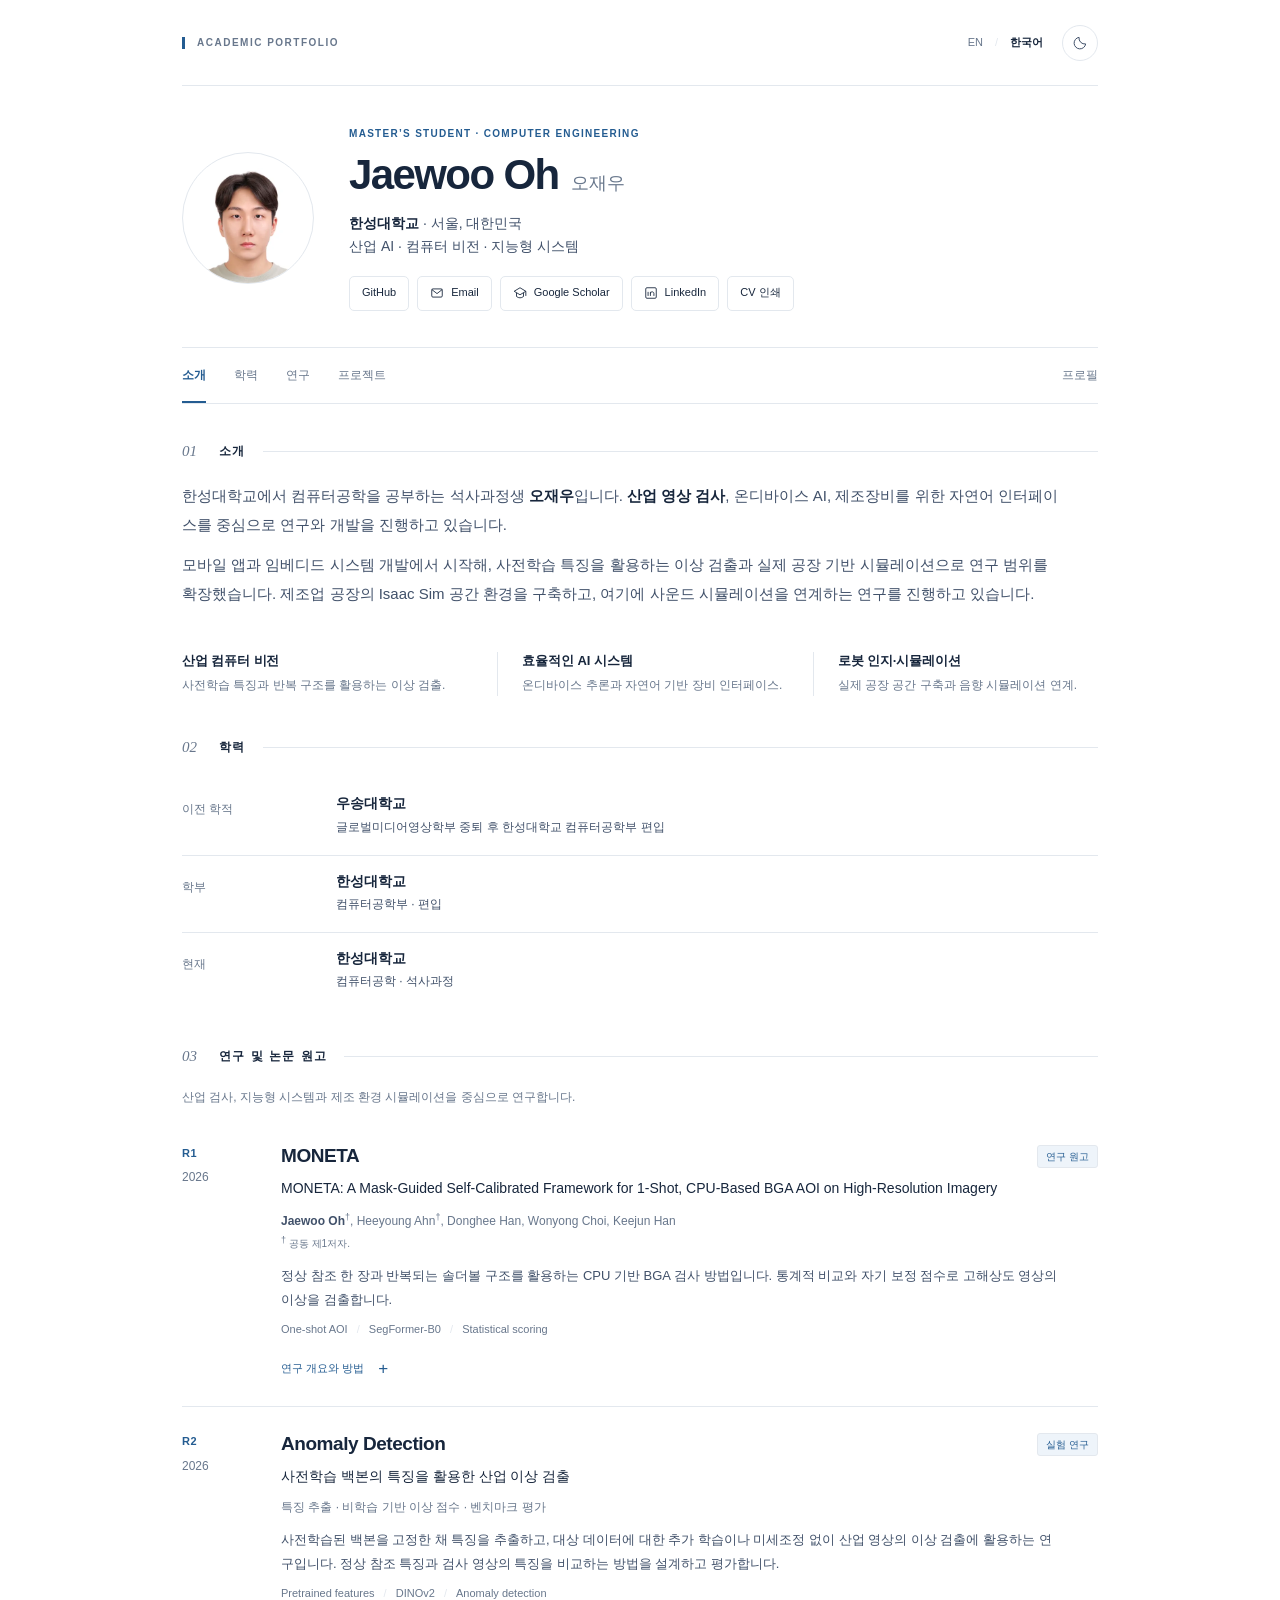
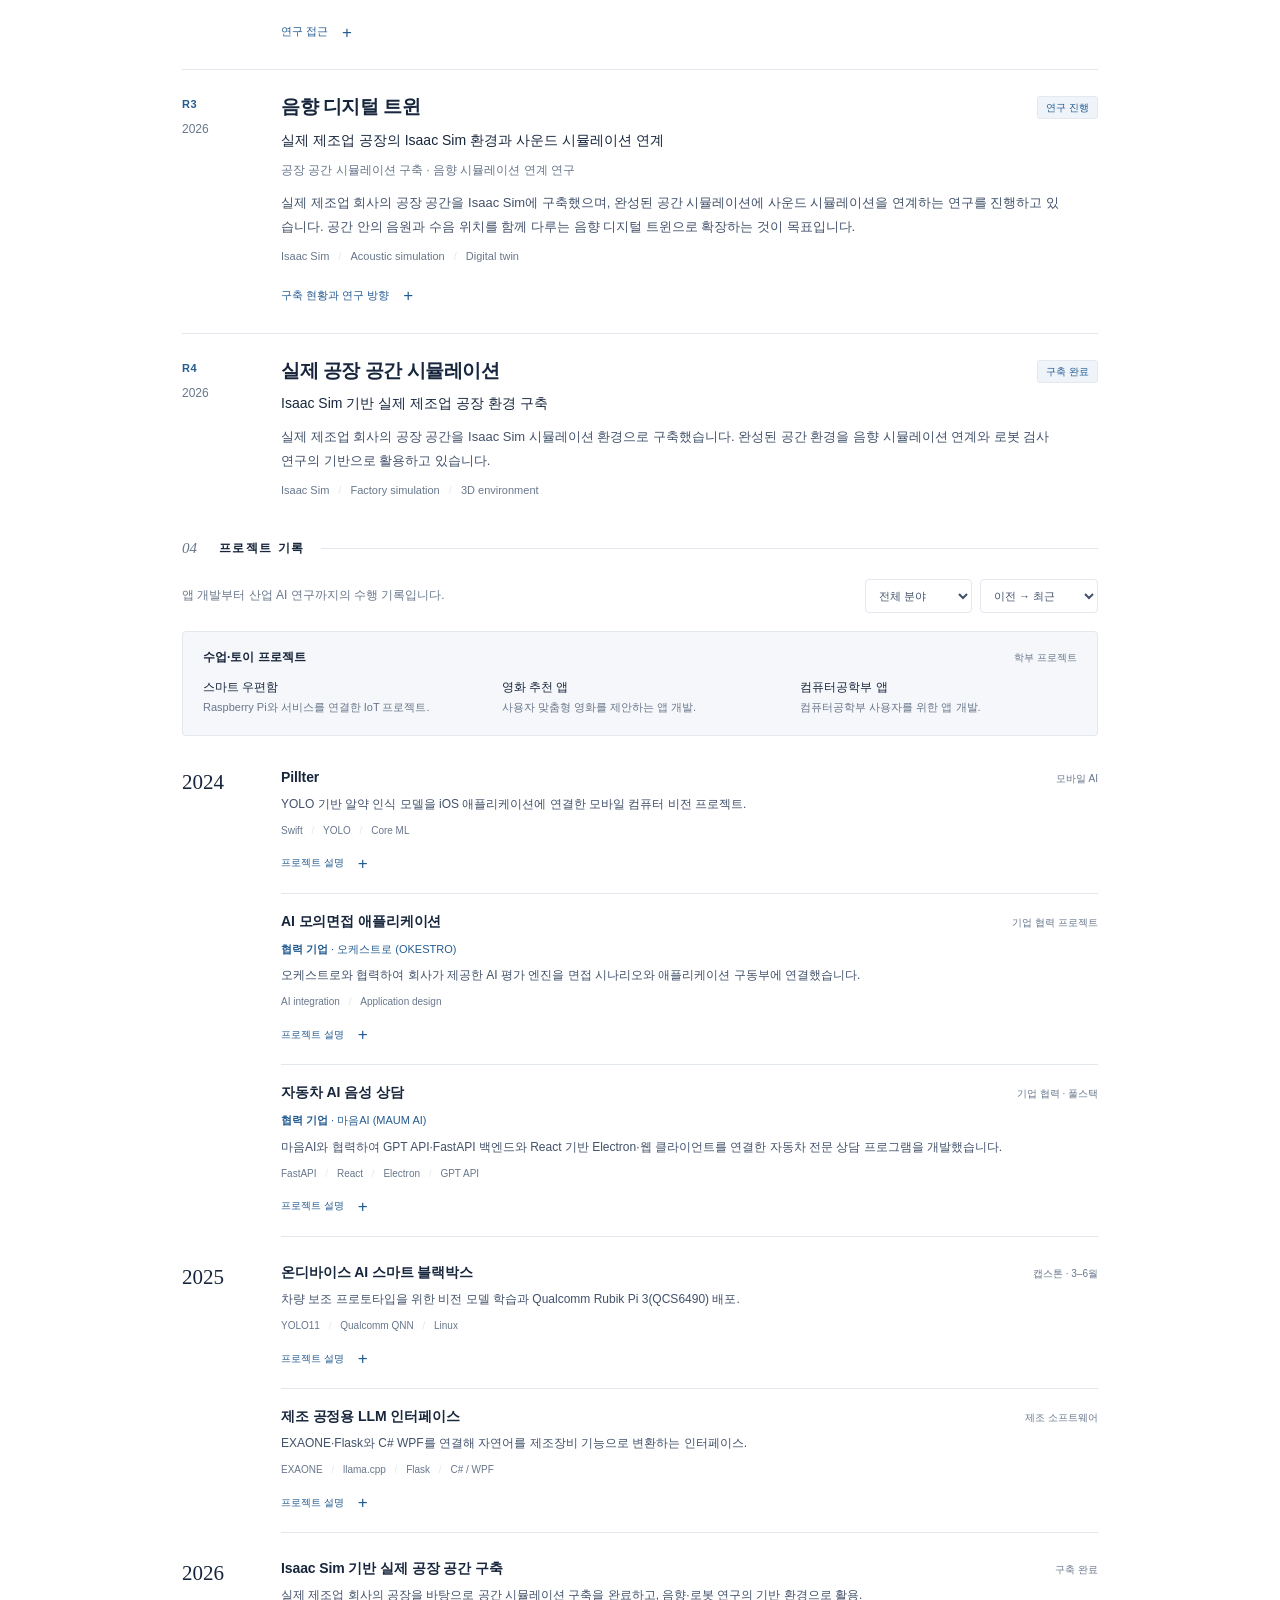
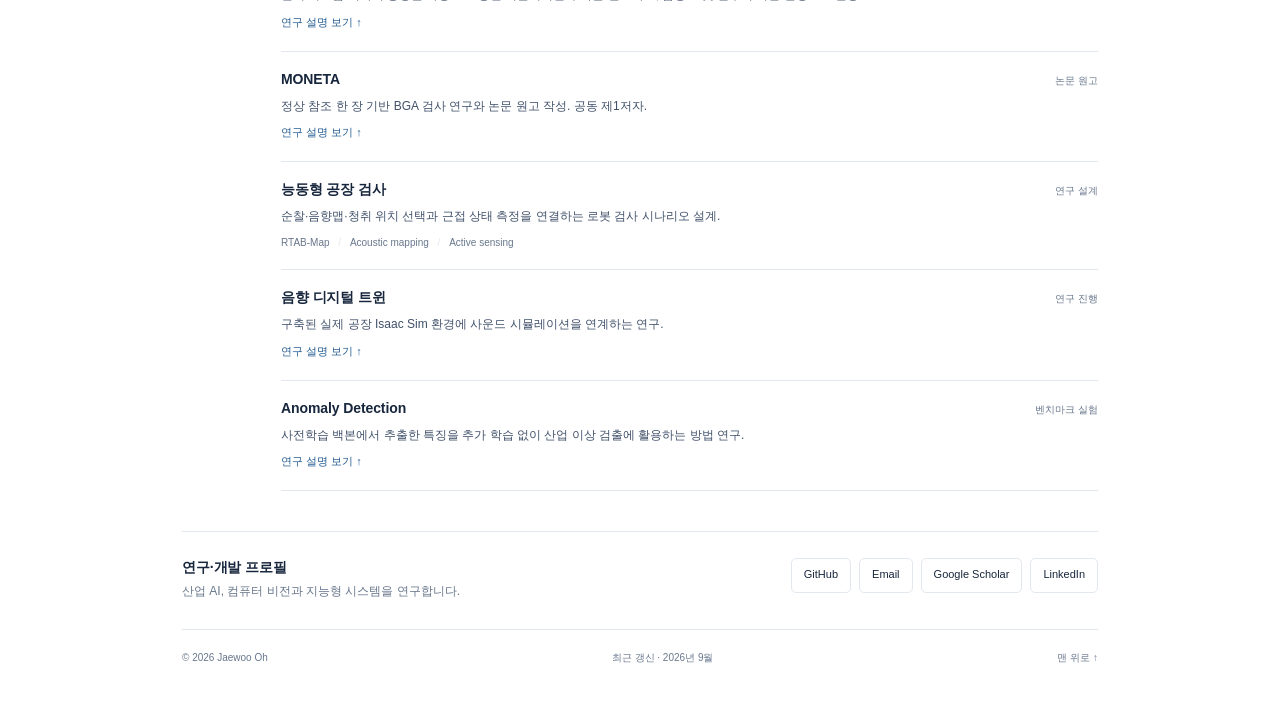
==== commit b998f2c2: "Refactor portfolio styles and scripts" ====
--- a/ko.html
+++ b/ko.html
@@ -1,20 +1,448 @@
 <!doctype html>
 <html lang="ko" class="no-js" data-theme="light">
-<head><meta charset="utf-8"><meta name="viewport" content="width=device-width,initial-scale=1"><meta name="color-scheme" content="light dark"><meta name="theme-color" content="#ffffff"><meta name="author" content="Jaewoo Oh"><title>Jaewoo Oh · 오재우 연구 포트폴리오</title><meta name="description" content="한성대학교 석사과정 오재우의 연구 포트폴리오. 산업 이상 검출, 온디바이스 AI, 제조 LLM, Isaac Sim 공장 환경과 음향 디지털 트윈."><meta property="og:type" content="website"><meta property="og:title" content="Jaewoo Oh · 오재우 연구 포트폴리오"><meta property="og:description" content="산업 AI · 컴퓨터 비전 · 공장 시뮬레이션"><meta property="og:locale" content="ko_KR"><link rel="canonical" href="https://jaewoooh.github.io/ko.html"><link rel="alternate" hreflang="en" href="index.html"><link rel="alternate" hreflang="ko" href="ko.html"><link rel="stylesheet" href="assets/site.css"><link rel="icon" href="data:image/svg+xml,%3Csvg xmlns='http://www.w3.org/2000/svg' viewBox='0 0 64 64'%3E%3Crect width='64' height='64' rx='12' fill='%2317263c'/%3E%3Ctext x='10' y='43' font-family='Arial' font-size='33' fill='white'%3EJO%3C/text%3E%3C/svg%3E"><script>document.documentElement.classList.replace('no-js','js');try{const t=localStorage.getItem('jaewoo-academic-theme');if(t==='dark'||t==='light')document.documentElement.dataset.theme=t}catch(e){}</script><script src="assets/site.js" defer></script></head>
-<body><a class="skip" href="#about">본문으로 바로가기</a><svg xmlns="http://www.w3.org/2000/svg" style="display:none" aria-hidden="true"><symbol id="i-mail" viewBox="0 0 24 24"><rect x="3" y="5" width="18" height="14" rx="2"/><path d="m3 6 9 7 9-7"/></symbol><symbol id="i-scholar" viewBox="0 0 24 24"><path d="m2 9 10-6 10 6-10 6Z"/><path d="M6 12v6c4 3 8 3 12 0v-6M22 9v8"/></symbol><symbol id="i-linkedin" viewBox="0 0 24 24"><rect x="3" y="3" width="18" height="18" rx="2"/><path d="M7 10v7M7 7v.1M11 17v-7m0 3c0-4 6-4 6 0v4"/></symbol></svg>
-<div class="shell" id="top"><div class="utility"><span class="utility-title eyebrow">Academic portfolio</span><div class="tools"><nav class="languages" aria-label="언어 선택"><a href="index.html" lang="en" hreflang="en">EN</a><span aria-hidden="true">/</span><a href="ko.html" lang="ko" hreflang="ko" aria-current="page">한국어</a></nav><button id="theme-toggle" class="theme-toggle js-only" type="button" aria-label="다크 모드로 전환" aria-pressed="false"><svg class="icon moon" viewBox="0 0 24 24" aria-hidden="true"><path d="M20.5 13.4A8.7 8.7 0 0 1 10.6 3.5a8.7 8.7 0 1 0 9.9 9.9Z"/></svg><svg class="icon sun" viewBox="0 0 24 24" aria-hidden="true"><circle cx="12" cy="12" r="4"/><path d="M12 2v2m0 16v2M2 12h2m16 0h2M5 5l2 2m10 10 2 2M19 5l-2 2M7 17l-2 2"/></svg></button></div></div>
-<header class="identity"><div class="monogram" aria-label="Jaewoo Oh initials">JO</div><div><p class="profile-kicker">MASTER’S STUDENT · COMPUTER ENGINEERING</p><h1>Jaewoo Oh<span lang="ko">오재우</span></h1><p class="affiliation"><strong>한성대학교</strong> · 서울, 대한민국<br>산업 AI · 컴퓨터 비전 · 지능형 시스템</p><div class="social-links"><a class="social-link" href="https://github.com/jaewoooh" target="_blank" rel="noopener noreferrer">GitHub</a><a class="social-link" href="mailto:jae990508@gmail.com"><svg class="icon" aria-hidden="true"><use href="#i-mail"/></svg>Email</a><button class="social-link" type="button"><svg class="icon" aria-hidden="true"><use href="#i-scholar"/></svg>Google Scholar</button><button class="social-link" type="button"><svg class="icon" aria-hidden="true"><use href="#i-linkedin"/></svg>LinkedIn</button><button class="social-link print-btn js-only" type="button">CV 인쇄</button></div></div></header>
-<div class="nav-wrap"><nav class="nav" aria-label="섹션 메뉴"><a href="#about">소개</a><a href="#education">학력</a><a href="#research">연구</a><a href="#projects">프로젝트</a><a href="#contact" class="nav-contact">프로필</a></nav></div>
-<main id="main"><section class="section" id="about" aria-labelledby="heading-about"><h2 class="section-title" id="heading-about"><span class="section-num">01</span>소개</h2><div class="intro"><p>한성대학교에서 컴퓨터공학을 공부하는 석사과정생 <strong>오재우</strong>입니다. <strong>산업 영상 검사</strong>, 온디바이스 AI, 제조장비를 위한 자연어 인터페이스를 중심으로 연구와 개발을 진행하고 있습니다.</p><p>모바일 앱과 임베디드 시스템 개발에서 시작해, 사전학습 특징을 활용하는 이상 검출과 실제 공장 기반 시뮬레이션으로 연구 범위를 확장했습니다. 제조업 공장의 Isaac Sim 공간 환경을 구축하고, 여기에 사운드 시뮬레이션을 연계하는 연구를 진행하고 있습니다.</p></div><div class="interests"><div class="interest"><h3>산업 컴퓨터 비전</h3><p>사전학습 특징과 반복 구조를 활용하는 이상 검출.</p></div><div class="interest"><h3>효율적인 AI 시스템</h3><p>온디바이스 추론과 자연어 기반 장비 인터페이스.</p></div><div class="interest"><h3>로봇 인지·시뮬레이션</h3><p>실제 공장 공간 구축과 음향 시뮬레이션 연계.</p></div></div></section>
-<section class="section" id="education" aria-labelledby="heading-education"><h2 class="section-title" id="heading-education"><span class="section-num">02</span>학력</h2><div class="fact-row"><p class="fact-label">이전 학적</p><div><h3>우송대학교</h3><p>글로벌미디어영상학부 중퇴 후 한성대학교 컴퓨터공학부 편입</p></div></div><div class="fact-row"><p class="fact-label">학부</p><div><h3>한성대학교</h3><p>컴퓨터공학부 · 편입</p></div></div><div class="fact-row"><p class="fact-label">현재</p><div><h3>한성대학교</h3><p>컴퓨터공학 · 석사과정</p></div></div></section>
-<section class="section" id="research" aria-labelledby="heading-research"><h2 class="section-title" id="heading-research"><span class="section-num">03</span>연구 및 논문 원고</h2><p class="section-lead">산업 검사, 지능형 시스템과 제조 환경 시뮬레이션을 중심으로 연구합니다.</p>
-<article class="research-item" id="moneta" aria-labelledby="title-moneta"><div class="research-meta"><span class="record-id">R1</span><span class="record-year">2026</span></div><div class="record-content"><div class="record-header"><h3 id="title-moneta">MONETA</h3><span class="status">연구 원고</span></div><p class="paper-title">MONETA: A Mask-Guided Self-Calibrated Framework for 1-Shot, CPU-Based BGA AOI on High-Resolution Imagery</p><p class="role-line"><strong>Jaewoo Oh</strong><sup>†</sup>, Heeyoung Ahn<sup>†</sup>, Donghee Han, Wonyong Choi, Keejun Han<br><span class="minor"><sup>†</sup> 공동 제1저자.</span></p><p class="record-summary">정상 참조 한 장과 반복되는 솔더볼 구조를 활용하는 CPU 기반 BGA 검사 방법입니다. 통계적 비교와 자기 보정 점수로 고해상도 영상의 이상을 검출합니다.</p><p class="keywords"><span>One-shot AOI</span><span>SegFormer-B0</span><span>Statistical scoring</span></p><details class="research-details"><summary>연구 개요와 방법<span class="plus" aria-hidden="true">+</span></summary><div class="detail-body"><p><strong>문제.</strong> 반도체 검사에서는 결함 사례와 패턴별 정상 데이터를 충분히 확보하기 어렵습니다. 고해상도 영상에서는 조명 변화와 센서 텍스처 같은 작은 변동도 함께 다뤄야 합니다.</p><p><strong>방법.</strong> 오프라인에서 학습한 SegFormer-B0의 구조 마스크를 사용합니다. 검사 단계에서는 솔더볼 간 비교, Grubbs 기반 이상치 탐지, 자기 보정 점수, 다중 스케일 분석을 결합합니다.</p><p><strong>기여.</strong> BGA 검사 방법론과 실험 평가, 공동 논문 원고 작성. 정상 참조 한 장은 검사 설정 기준이며, 마스크 네트워크는 별도로 학습합니다.</p></div></details></div></article>
-<article class="research-item" id="c1" aria-labelledby="title-c1"><div class="research-meta"><span class="record-id">R2</span><span class="record-year">2026</span></div><div class="record-content"><div class="record-header"><h3 id="title-c1">Anomaly Detection</h3><span class="status">실험 연구</span></div><p class="paper-title">사전학습 백본의 특징을 활용한 산업 이상 검출</p><p class="role-line">특징 추출 · 비학습 기반 이상 점수 · 벤치마크 평가</p><p class="record-summary">사전학습된 백본을 고정한 채 특징을 추출하고, 대상 데이터에 대한 추가 학습이나 미세조정 없이 산업 영상의 이상 검출에 활용하는 연구입니다. 정상 참조 특징과 검사 영상의 특징을 비교하는 방법을 설계하고 평가합니다.</p><p class="keywords"><span>Pretrained features</span><span>DINOv2</span><span>Anomaly detection</span></p><details class="research-details"><summary>연구 접근<span class="plus" aria-hidden="true">+</span></summary><div class="detail-body"><p><strong>접근.</strong> DINOv2 등 사전학습된 모델을 특징 추출기로 사용하고, 정상 참조 영상과 검사 영상의 특징 관계에서 이상 점수를 계산합니다.</p><p><strong>평가.</strong> MVTec AD와 VisA에서 모델 크기와 입력 해상도에 따른 이상 검출 성능을 비교합니다.</p><p><strong>학습 범위.</strong> 백본은 사전학습된 모델이며, 이 연구에서 추가로 학습하거나 미세조정하지 않습니다.</p></div></details></div></article>
-<article class="research-item" id="acoustic" aria-labelledby="title-acoustic"><div class="research-meta"><span class="record-id">R3</span><span class="record-year">2026</span></div><div class="record-content"><div class="record-header"><h3 id="title-acoustic">음향 디지털 트윈</h3><span class="status">연구 진행</span></div><p class="paper-title">실제 제조업 공장의 Isaac Sim 환경과 사운드 시뮬레이션 연계</p><p class="role-line">공장 공간 시뮬레이션 구축 · 음향 시뮬레이션 연계 연구</p><p class="record-summary">실제 제조업 회사의 공장 공간을 Isaac Sim에 구축했으며, 완성된 공간 시뮬레이션에 사운드 시뮬레이션을 연계하는 연구를 진행하고 있습니다. 공간 안의 음원과 수음 위치를 함께 다루는 음향 디지털 트윈으로 확장하는 것이 목표입니다.</p><p class="keywords"><span>Isaac Sim</span><span>Acoustic simulation</span><span>Digital twin</span></p><details class="research-details"><summary>구축 현황과 연구 방향<span class="plus" aria-hidden="true">+</span></summary><div class="detail-body"><p><strong>구축 완료.</strong> 실제 제조업 공장을 바탕으로 한 Isaac Sim 공간 시뮬레이션 환경.</p><p><strong>연구 진행.</strong> 공장 환경에 사운드 시뮬레이션을 연계하고, 음원·청취 위치와 음향 전파를 함께 다루는 방법을 연구합니다.</p><p><strong>활용 방향.</strong> 로봇의 공장 순찰, 청취 위치 선택, 장비 상태 진단을 위한 시뮬레이션 기반.</p></div></details></div></article>
-<article class="research-item" id="factory-simulation" aria-labelledby="title-factory-simulation"><div class="research-meta"><span class="record-id">R4</span><span class="record-year">2026</span></div><div class="record-content"><div class="record-header"><h3 id="title-factory-simulation">실제 공장 공간 시뮬레이션</h3><span class="status">구축 완료</span></div><p class="paper-title">Isaac Sim 기반 실제 제조업 공장 환경 구축</p><p class="record-summary">실제 제조업 회사의 공장 공간을 Isaac Sim 시뮬레이션 환경으로 구축했습니다. 완성된 공간 환경을 음향 시뮬레이션 연계와 로봇 검사 연구의 기반으로 활용하고 있습니다.</p><p class="keywords"><span>Isaac Sim</span><span>Factory simulation</span><span>3D environment</span></p></div></article></section>
-<section class="section" id="projects" aria-labelledby="heading-projects"><h2 class="section-title" id="heading-projects"><span class="section-num">04</span>프로젝트 기록</h2><div class="archive-heading"><p>앱 개발부터 산업 AI 연구까지의 수행 기록입니다.</p><div class="archive-controls js-only"><label class="sr-only" for="project-filter">프로젝트 분야</label><select id="project-filter"><option value="all">전체 분야</option><option value="app">앱·웹</option><option value="edge">Edge / IoT</option><option value="llm">LLM</option><option value="research">연구</option></select><label class="sr-only" for="project-order">연도 정렬</label><select id="project-order"><option value="asc">이전 → 최근</option><option value="desc">최근 → 이전</option></select></div></div><p class="sr-only" id="archive-announcement" aria-live="polite"></p>
-<div class="foundation" id="foundations"><div class="foundation-top"><h3>수업·토이 프로젝트</h3><span>학부 프로젝트</span></div><div class="foundation-list"><article data-category="edge"><h4>스마트 우편함</h4><p>Raspberry Pi와 서비스를 연결한 IoT 프로젝트.</p></article><article data-category="app"><h4>영화 추천 앱</h4><p>사용자 맞춤형 영화를 제안하는 앱 개발.</p></article><article data-category="app"><h4>컴퓨터공학부 앱</h4><p>컴퓨터공학부 사용자를 위한 앱 개발.</p></article></div></div>
-<div id="dated-projects"><section class="year-group" data-year="2024" aria-labelledby="year-2024"><h3 class="year-heading" id="year-2024">2024</h3><div class="year-projects"><article class="project-item" id="project-pillter" data-category="app edge"><div class="project-header"><h4>Pillter</h4><span class="project-type">모바일 AI</span></div><p>YOLO 기반 알약 인식 모델을 iOS 애플리케이션에 연결한 모바일 컴퓨터 비전 프로젝트.</p><p class="keywords"><span>Swift</span><span>YOLO</span><span>Core ML</span></p><details class="research-details"><summary>프로젝트 설명<span class="plus" aria-hidden="true">+</span></summary><div class="detail-body"><p>알약 인식 모델의 학습·개발과 iOS에서의 추론 결과 연결을 진행했습니다.</p></div></details></article><article class="project-item" id="project-interview" data-category="app llm"><div class="project-header"><h4>AI 모의면접 애플리케이션</h4><span class="project-type">기업 협력 프로젝트</span></div><p class="partner-line"><strong>협력 기업</strong> · 오케스트로 (OKESTRO)</p><p>오케스트로와 협력하여 회사가 제공한 AI 평가 엔진을 면접 시나리오와 애플리케이션 구동부에 연결했습니다.</p><p class="keywords"><span>AI integration</span><span>Application design</span></p><details class="research-details"><summary>프로젝트 설명<span class="plus" aria-hidden="true">+</span></summary><div class="detail-body"><p>회사 제공 AI 평가 엔진을 사용자 인터페이스와 연동하고, 면접 시나리오에 따라 동작하는 애플리케이션을 개발했습니다.</p></div></details></article><article class="project-item" id="project-automotive" data-category="app llm"><div class="project-header"><h4>자동차 AI 음성 상담</h4><span class="project-type">기업 협력 · 풀스택</span></div><p class="partner-line"><strong>협력 기업</strong> · 마음AI (MAUM AI)</p><p>마음AI와 협력하여 GPT API·FastAPI 백엔드와 React 기반 Electron·웹 클라이언트를 연결한 자동차 전문 상담 프로그램을 개발했습니다.</p><p class="keywords"><span>FastAPI</span><span>React</span><span>Electron</span><span>GPT API</span></p><details class="research-details"><summary>프로젝트 설명<span class="plus" aria-hidden="true">+</span></summary><div class="detail-body"><p>음성 대화, API 백엔드와 사용자 인터페이스를 연결하는 흐름을 개발했습니다. 협력 기업은 마음AI이며, GPT API는 애플리케이션에 사용한 모델 서비스입니다.</p></div></details></article></div></section>
-<section class="year-group" data-year="2025" aria-labelledby="year-2025"><h3 class="year-heading" id="year-2025">2025</h3><div class="year-projects"><article class="project-item" id="project-blackbox" data-category="edge"><div class="project-header"><h4>온디바이스 AI 스마트 블랙박스</h4><span class="project-type">캡스톤 · 3–6월</span></div><p>차량 보조 프로토타입을 위한 비전 모델 학습과 Qualcomm Rubik Pi 3(QCS6490) 배포.</p><p class="keywords"><span>YOLO11</span><span>Qualcomm QNN</span><span>Linux</span></p><details class="research-details"><summary>프로젝트 설명<span class="plus" aria-hidden="true">+</span></summary><div class="detail-body"><p>모델·데이터 준비, 디바이스 실행 환경 구성과 가속기 배포를 중심으로 작업했습니다. 클라우드 대신 디바이스에서 주변 상황을 인식하는 시스템을 개발했습니다.</p></div></details></article><article class="project-item" id="project-industrial-llm" data-category="llm"><div class="project-header"><h4>제조 공정용 LLM 인터페이스</h4><span class="project-type">제조 소프트웨어</span></div><p>EXAONE·Flask와 C# WPF를 연결해 자연어를 제조장비 기능으로 변환하는 인터페이스.</p><p class="keywords"><span>EXAONE</span><span>llama.cpp</span><span>Flask</span><span>C# / WPF</span></p><details class="research-details"><summary>프로젝트 설명<span class="plus" aria-hidden="true">+</span></summary><div class="detail-body"><p>자연어 입력에서 장비 기능 호출까지 이어지는 흐름을 구현하고, 복합 명령·JSON 형식·레시피 실행 오류를 분석했습니다. 신입 교육과 장비 조작 보조를 위한 인터페이스입니다.</p></div></details></article></div></section>
-<section class="year-group" data-year="2026" aria-labelledby="year-2026"><h3 class="year-heading" id="year-2026">2026</h3><div class="year-projects"><article class="project-item" id="project-factory-simulation" data-category="research"><div class="project-header"><h4>Isaac Sim 기반 실제 공장 공간 구축</h4><span class="project-type">구축 완료</span></div><p>실제 제조업 회사의 공장을 바탕으로 공간 시뮬레이션 구축을 완료하고, 음향·로봇 연구의 기반 환경으로 활용.</p><a class="project-reference" href="#factory-simulation">연구 설명 보기 ↑</a></article><article class="project-item" id="project-moneta-archive" data-category="research"><div class="project-header"><h4>MONETA</h4><span class="project-type">논문 원고</span></div><p>정상 참조 한 장 기반 BGA 검사 연구와 논문 원고 작성. 공동 제1저자.</p><a class="project-reference" href="#moneta">연구 설명 보기 ↑</a></article><article class="project-item" id="project-inspection" data-category="research"><div class="project-header"><h4>능동형 공장 검사</h4><span class="project-type">연구 설계</span></div><p>순찰·음향맵·청취 위치 선택과 근접 상태 측정을 연결하는 로봇 검사 시나리오 설계.</p><p class="keywords"><span>RTAB-Map</span><span>Acoustic mapping</span><span>Active sensing</span></p></article><article class="project-item" id="project-acoustic-archive" data-category="research"><div class="project-header"><h4>음향 디지털 트윈</h4><span class="project-type">연구 진행</span></div><p>구축된 실제 공장 Isaac Sim 환경에 사운드 시뮬레이션을 연계하는 연구.</p><a class="project-reference" href="#acoustic">연구 설명 보기 ↑</a></article><article class="project-item" id="project-c1-archive" data-category="research"><div class="project-header"><h4>Anomaly Detection</h4><span class="project-type">벤치마크 실험</span></div><p>사전학습 백본에서 추출한 특징을 추가 학습 없이 산업 이상 검출에 활용하는 방법 연구.</p><a class="project-reference" href="#c1">연구 설명 보기 ↑</a></article></div></section></div><p class="empty" id="archive-empty" hidden>선택한 분야의 프로젝트가 없습니다.</p></section></main>
-<section class="contact" id="contact"><div><h2>연구·개발 프로필</h2><p>산업 AI, 컴퓨터 비전과 지능형 시스템을 연구합니다.</p></div><div class="social-links"><a class="social-link" href="https://github.com/jaewoooh" target="_blank" rel="noopener noreferrer">GitHub</a><a class="social-link" href="mailto:jae990508@gmail.com">Email</a><button class="social-link" type="button">Google Scholar</button><button class="social-link" type="button">LinkedIn</button></div></section><footer class="footer"><span>© 2026 Jaewoo Oh</span><span>최근 갱신 · 2026년 9월</span><a href="#top">맨 위로 ↑</a></footer></div></body></html>
+  <head>
+    <meta charset="utf-8">
+    <meta name="viewport" content="width=device-width,initial-scale=1">
+    <meta name="color-scheme" content="light dark">
+    <meta name="theme-color" content="#ffffff">
+    <meta name="author" content="Jaewoo Oh">
+    <title>Jaewoo Oh · 오재우 연구 포트폴리오</title>
+    <meta name="description" content="한성대학교 석사과정 오재우의 연구 포트폴리오. 산업 이상 검출, 온디바이스 AI, 제조 LLM, Isaac Sim 공장 환경과 음향 디지털 트윈.">
+    <meta property="og:type" content="website">
+    <meta property="og:title" content="Jaewoo Oh · 오재우 연구 포트폴리오">
+    <meta property="og:description" content="산업 AI · 컴퓨터 비전 · 공장 시뮬레이션">
+    <meta property="og:locale" content="ko_KR">
+    <link href="https://jaewoooh.github.io/ko.html" rel="canonical">
+    <link href="index.html" rel="alternate" hreflang="en">
+    <link href="ko.html" rel="alternate" hreflang="ko">
+    <link href="data:image/svg+xml,%3Csvg xmlns='http://www.w3.org/2000/svg' viewBox='0 0 64 64'%3E%3Crect width='64' height='64' rx='12' fill='%2317263c'/%3E%3Ctext x='10' y='43' font-family='Arial' font-size='33' fill='white'%3EJO%3C/text%3E%3C/svg%3E" rel="icon">
+    <script src="assets/js/theme.js"></script>
+    <link href="assets/css/base.css" rel="stylesheet">
+    <link href="assets/css/layout.css" rel="stylesheet">
+    <link href="assets/css/sections.css" rel="stylesheet">
+    <script src="assets/js/site.js" type="module"></script>
+  </head>
+  <body>
+    <a class="skip" href="#about">본문으로 바로가기</a>
+    <svg class="icon-definitions" aria-hidden="true" xmlns="http://www.w3.org/2000/svg">
+      <symbol id="i-mail" viewBox="0 0 24 24">
+        <rect height="14" rx="2" width="18" x="3" y="5"></rect>
+        <path d="m3 6 9 7 9-7"></path>
+      </symbol>
+      <symbol id="i-scholar" viewBox="0 0 24 24">
+        <path d="m2 9 10-6 10 6-10 6Z"></path>
+        <path d="M6 12v6c4 3 8 3 12 0v-6M22 9v8"></path>
+      </symbol>
+      <symbol id="i-linkedin" viewBox="0 0 24 24">
+        <rect height="18" rx="2" width="18" x="3" y="3"></rect>
+        <path d="M7 10v7M7 7v.1M11 17v-7m0 3c0-4 6-4 6 0v4"></path>
+      </symbol>
+    </svg>
+    <div id="top" class="shell">
+      <div class="utility">
+        <span class="utility-title eyebrow">Academic portfolio</span>
+        <div class="tools">
+          <nav class="languages" aria-label="언어 선택">
+            <a lang="en" href="index.html" hreflang="en">EN</a>
+            <span aria-hidden="true">/</span>
+            <a lang="ko" href="ko.html" aria-current="page" hreflang="ko">한국어</a>
+          </nav>
+          <button
+            id="theme-toggle"
+            class="theme-toggle js-only"
+            type="button"
+            aria-label="다크 모드로 전환"
+            aria-pressed="false"
+            data-dark-label="다크 모드로 전환"
+            data-light-label="라이트 모드로 전환"
+          >
+            <svg class="icon moon" aria-hidden="true" viewBox="0 0 24 24">
+              <path d="M20.5 13.4A8.7 8.7 0 0 1 10.6 3.5a8.7 8.7 0 1 0 9.9 9.9Z"></path>
+            </svg>
+            <svg class="icon sun" aria-hidden="true" viewBox="0 0 24 24">
+              <circle cx="12" cy="12" r="4"></circle>
+              <path d="M12 2v2m0 16v2M2 12h2m16 0h2M5 5l2 2m10 10 2 2M19 5l-2 2M7 17l-2 2"></path>
+            </svg>
+          </button>
+        </div>
+      </div>
+      <header class="identity">
+        <div class="monogram" aria-label="Jaewoo Oh initials" data-alt="프로필 사진" data-photo="assets/profile.webp">
+          JO
+        </div>
+        <div>
+          <p class="profile-kicker">MASTER’S STUDENT · COMPUTER ENGINEERING</p>
+          <h1>Jaewoo Oh<span lang="ko">오재우</span></h1>
+          <p class="affiliation"><strong>한성대학교</strong> · 서울, 대한민국<br>산업 AI · 컴퓨터 비전 · 지능형 시스템</p>
+          <div class="social-links">
+            <a class="social-link" href="https://github.com/jaewoooh" rel="noopener noreferrer" target="_blank">GitHub</a>
+            <a class="social-link" href="mailto:jae990508@gmail.com"><svg class="icon" aria-hidden="true"><use href="#i-mail"></use></svg>Email</a>
+            <button class="social-link" type="button">
+              <svg class="icon" aria-hidden="true">
+                <use href="#i-scholar"></use>
+              </svg>
+              Google Scholar
+            </button>
+            <button class="social-link" type="button">
+              <svg class="icon" aria-hidden="true">
+                <use href="#i-linkedin"></use>
+              </svg>
+              LinkedIn
+            </button>
+            <button class="social-link print-btn js-only" type="button">CV 인쇄</button>
+          </div>
+        </div>
+      </header>
+      <div class="nav-wrap">
+        <nav class="nav" aria-label="섹션 메뉴">
+          <a href="#about">소개</a>
+          <a href="#education">학력</a>
+          <a href="#research">연구</a>
+          <a href="#projects">프로젝트</a>
+          <a class="nav-contact" href="#contact">프로필</a>
+        </nav>
+      </div>
+      <main id="main">
+        <section id="about" class="section" aria-labelledby="heading-about">
+          <h2 id="heading-about" class="section-title"><span class="section-num">01</span>소개</h2>
+          <div class="intro">
+            <p>한성대학교에서 컴퓨터공학을 공부하는 석사과정생 <strong>오재우</strong>입니다. <strong>산업 영상 검사</strong>, 온디바이스 AI, 제조장비를 위한 자연어
+              인터페이스를 중심으로 연구와 개발을 진행하고 있습니다.</p>
+            <p>모바일 앱과 임베디드 시스템 개발에서 시작해, 사전학습 특징을 활용하는 이상 검출과 실제 공장 기반 시뮬레이션으로 연구 범위를 확장했습니다. 제조업 공장의 Isaac Sim 공간 환경을
+              구축하고, 여기에 사운드 시뮬레이션을 연계하는 연구를 진행하고 있습니다.</p>
+          </div>
+          <div class="interests">
+            <div class="interest">
+              <h3>산업 컴퓨터 비전</h3>
+              <p>사전학습 특징과 반복 구조를 활용하는 이상 검출.</p>
+            </div>
+            <div class="interest">
+              <h3>효율적인 AI 시스템</h3>
+              <p>온디바이스 추론과 자연어 기반 장비 인터페이스.</p>
+            </div>
+            <div class="interest">
+              <h3>로봇 인지·시뮬레이션</h3>
+              <p>실제 공장 공간 구축과 음향 시뮬레이션 연계.</p>
+            </div>
+          </div>
+        </section>
+        <section id="education" class="section" aria-labelledby="heading-education">
+          <h2 id="heading-education" class="section-title"><span class="section-num">02</span>학력</h2>
+          <div class="fact-row">
+            <p class="fact-label">이전 학적</p>
+            <div>
+              <h3>우송대학교</h3>
+              <p>글로벌미디어영상학부 중퇴 후 한성대학교 컴퓨터공학부 편입</p>
+            </div>
+          </div>
+          <div class="fact-row">
+            <p class="fact-label">학부</p>
+            <div>
+              <h3>한성대학교</h3>
+              <p>컴퓨터공학부 · 편입</p>
+            </div>
+          </div>
+          <div class="fact-row">
+            <p class="fact-label">현재</p>
+            <div>
+              <h3>한성대학교</h3>
+              <p>컴퓨터공학 · 석사과정</p>
+            </div>
+          </div>
+        </section>
+        <section id="research" class="section" aria-labelledby="heading-research">
+          <h2 id="heading-research" class="section-title"><span class="section-num">03</span>연구 및 논문 원고</h2>
+          <p class="section-lead">산업 검사, 지능형 시스템과 제조 환경 시뮬레이션을 중심으로 연구합니다.</p>
+          <article id="moneta" class="research-item" aria-labelledby="title-moneta">
+            <div class="research-meta">
+              <span class="record-id">R1</span>
+              <span class="record-year">2026</span>
+            </div>
+            <div class="record-content">
+              <div class="record-header">
+                <h3 id="title-moneta">MONETA</h3>
+                <span class="status">연구 원고</span>
+              </div>
+              <p class="paper-title">MONETA: A Mask-Guided Self-Calibrated Framework for 1-Shot, CPU-Based BGA AOI on
+                High-Resolution Imagery</p>
+              <p class="role-line"><strong>Jaewoo Oh</strong><sup>†</sup>, Heeyoung Ahn<sup>†</sup>, Donghee Han,
+                Wonyong Choi, Keejun Han<br><span class="minor"><sup>†</sup> 공동 제1저자.</span></p>
+              <p class="record-summary">정상 참조 한 장과 반복되는 솔더볼 구조를 활용하는 CPU 기반 BGA 검사 방법입니다. 통계적 비교와 자기 보정 점수로 고해상도 영상의 이상을
+                검출합니다.</p>
+              <p class="keywords"><span>One-shot AOI</span><span>SegFormer-B0</span><span>Statistical scoring</span></p>
+              <details class="research-details">
+                <summary>연구 개요와 방법<span class="plus" aria-hidden="true">+</span></summary>
+                <div class="detail-body">
+                  <p><strong>문제.</strong> 반도체 검사에서는 결함 사례와 패턴별 정상 데이터를 충분히 확보하기 어렵습니다. 고해상도 영상에서는 조명 변화와 센서 텍스처 같은 작은
+                    변동도 함께 다뤄야 합니다.</p>
+                  <p><strong>방법.</strong> 오프라인에서 학습한 SegFormer-B0의 구조 마스크를 사용합니다. 검사 단계에서는 솔더볼 간 비교, Grubbs 기반 이상치 탐지,
+                    자기 보정 점수, 다중 스케일 분석을 결합합니다.</p>
+                  <p><strong>기여.</strong> BGA 검사 방법론과 실험 평가, 공동 논문 원고 작성. 정상 참조 한 장은 검사 설정 기준이며, 마스크 네트워크는 별도로
+                    학습합니다.</p>
+                </div>
+              </details>
+            </div>
+          </article>
+          <article id="c1" class="research-item" aria-labelledby="title-c1">
+            <div class="research-meta">
+              <span class="record-id">R2</span>
+              <span class="record-year">2026</span>
+            </div>
+            <div class="record-content">
+              <div class="record-header">
+                <h3 id="title-c1">Anomaly Detection</h3>
+                <span class="status">실험 연구</span>
+              </div>
+              <p class="paper-title">사전학습 백본의 특징을 활용한 산업 이상 검출</p>
+              <p class="role-line">특징 추출 · 비학습 기반 이상 점수 · 벤치마크 평가</p>
+              <p class="record-summary">사전학습된 백본을 고정한 채 특징을 추출하고, 대상 데이터에 대한 추가 학습이나 미세조정 없이 산업 영상의 이상 검출에 활용하는 연구입니다.
+                정상 참조 특징과 검사 영상의 특징을 비교하는 방법을 설계하고 평가합니다.</p>
+              <p class="keywords"><span>Pretrained features</span><span>DINOv2</span><span>Anomaly detection</span></p>
+              <details class="research-details">
+                <summary>연구 접근<span class="plus" aria-hidden="true">+</span></summary>
+                <div class="detail-body">
+                  <p><strong>접근.</strong> DINOv2 등 사전학습된 모델을 특징 추출기로 사용하고, 정상 참조 영상과 검사 영상의 특징 관계에서 이상 점수를 계산합니다.</p>
+                  <p><strong>평가.</strong> MVTec AD와 VisA에서 모델 크기와 입력 해상도에 따른 이상 검출 성능을 비교합니다.</p>
+                  <p><strong>학습 범위.</strong> 백본은 사전학습된 모델이며, 이 연구에서 추가로 학습하거나 미세조정하지 않습니다.</p>
+                </div>
+              </details>
+            </div>
+          </article>
+          <article id="acoustic" class="research-item" aria-labelledby="title-acoustic">
+            <div class="research-meta">
+              <span class="record-id">R3</span>
+              <span class="record-year">2026</span>
+            </div>
+            <div class="record-content">
+              <div class="record-header">
+                <h3 id="title-acoustic">음향 디지털 트윈</h3>
+                <span class="status">연구 진행</span>
+              </div>
+              <p class="paper-title">실제 제조업 공장의 Isaac Sim 환경과 사운드 시뮬레이션 연계</p>
+              <p class="role-line">공장 공간 시뮬레이션 구축 · 음향 시뮬레이션 연계 연구</p>
+              <p class="record-summary">실제 제조업 회사의 공장 공간을 Isaac Sim에 구축했으며, 완성된 공간 시뮬레이션에 사운드 시뮬레이션을 연계하는 연구를 진행하고 있습니다.
+                공간 안의 음원과 수음 위치를 함께 다루는 음향 디지털 트윈으로 확장하는 것이 목표입니다.</p>
+              <p class="keywords"><span>Isaac Sim</span><span>Acoustic simulation</span><span>Digital twin</span></p>
+              <details class="research-details">
+                <summary>구축 현황과 연구 방향<span class="plus" aria-hidden="true">+</span></summary>
+                <div class="detail-body">
+                  <p><strong>구축 완료.</strong> 실제 제조업 공장을 바탕으로 한 Isaac Sim 공간 시뮬레이션 환경.</p>
+                  <p><strong>연구 진행.</strong> 공장 환경에 사운드 시뮬레이션을 연계하고, 음원·청취 위치와 음향 전파를 함께 다루는 방법을 연구합니다.</p>
+                  <p><strong>활용 방향.</strong> 로봇의 공장 순찰, 청취 위치 선택, 장비 상태 진단을 위한 시뮬레이션 기반.</p>
+                </div>
+              </details>
+            </div>
+          </article>
+          <article id="factory-simulation" class="research-item" aria-labelledby="title-factory-simulation">
+            <div class="research-meta">
+              <span class="record-id">R4</span>
+              <span class="record-year">2026</span>
+            </div>
+            <div class="record-content">
+              <div class="record-header">
+                <h3 id="title-factory-simulation">실제 공장 공간 시뮬레이션</h3>
+                <span class="status">구축 완료</span>
+              </div>
+              <p class="paper-title">Isaac Sim 기반 실제 제조업 공장 환경 구축</p>
+              <p class="record-summary">실제 제조업 회사의 공장 공간을 Isaac Sim 시뮬레이션 환경으로 구축했습니다. 완성된 공간 환경을 음향 시뮬레이션 연계와 로봇 검사 연구의
+                기반으로 활용하고 있습니다.</p>
+              <p class="keywords"><span>Isaac Sim</span><span>Factory simulation</span><span>3D environment</span></p>
+            </div>
+          </article>
+        </section>
+        <section id="projects" class="section" aria-labelledby="heading-projects">
+          <h2 id="heading-projects" class="section-title"><span class="section-num">04</span>프로젝트 기록</h2>
+          <div class="archive-heading">
+            <p>앱 개발부터 산업 AI 연구까지의 수행 기록입니다.</p>
+            <div class="archive-controls js-only">
+              <label class="sr-only" for="project-filter">프로젝트 분야</label>
+              <select id="project-filter">
+                <option value="all">전체 분야</option>
+                <option value="app">앱·웹</option>
+                <option value="edge">Edge / IoT</option>
+                <option value="llm">LLM</option>
+                <option value="research">연구</option>
+              </select>
+              <label class="sr-only" for="project-order">연도 정렬</label>
+              <select id="project-order">
+                <option value="asc">이전 → 최근</option>
+                <option value="desc">최근 → 이전</option>
+              </select>
+            </div>
+          </div>
+          <p id="archive-announcement" class="sr-only" aria-live="polite" data-label="{count}개 프로젝트 표시"></p>
+          <div id="foundations" class="foundation">
+            <div class="foundation-top">
+              <h3>수업·토이 프로젝트</h3>
+              <span>학부 프로젝트</span>
+            </div>
+            <div class="foundation-list">
+              <article data-category="edge">
+                <h4>스마트 우편함</h4>
+                <p>Raspberry Pi와 서비스를 연결한 IoT 프로젝트.</p>
+              </article>
+              <article data-category="app">
+                <h4>영화 추천 앱</h4>
+                <p>사용자 맞춤형 영화를 제안하는 앱 개발.</p>
+              </article>
+              <article data-category="app">
+                <h4>컴퓨터공학부 앱</h4>
+                <p>컴퓨터공학부 사용자를 위한 앱 개발.</p>
+              </article>
+            </div>
+          </div>
+          <div id="dated-projects">
+            <section class="year-group" aria-labelledby="year-2024" data-year="2024">
+              <h3 id="year-2024" class="year-heading">2024</h3>
+              <div class="year-projects">
+                <article id="project-pillter" class="project-item" data-category="app edge">
+                  <div class="project-header">
+                    <h4>Pillter</h4>
+                    <span class="project-type">모바일 AI</span>
+                  </div>
+                  <p>YOLO 기반 알약 인식 모델을 iOS 애플리케이션에 연결한 모바일 컴퓨터 비전 프로젝트.</p>
+                  <p class="keywords"><span>Swift</span><span>YOLO</span><span>Core ML</span></p>
+                  <details class="research-details">
+                    <summary>프로젝트 설명<span class="plus" aria-hidden="true">+</span></summary>
+                    <div class="detail-body">
+                      <p>알약 인식 모델의 학습·개발과 iOS에서의 추론 결과 연결을 진행했습니다.</p>
+                    </div>
+                  </details>
+                </article>
+                <article id="project-interview" class="project-item" data-category="app llm">
+                  <div class="project-header">
+                    <h4>AI 모의면접 애플리케이션</h4>
+                    <span class="project-type">기업 협력 프로젝트</span>
+                  </div>
+                  <p class="partner-line"><strong>협력 기업</strong> · 오케스트로 (OKESTRO)</p>
+                  <p>오케스트로와 협력하여 회사가 제공한 AI 평가 엔진을 면접 시나리오와 애플리케이션 구동부에 연결했습니다.</p>
+                  <p class="keywords"><span>AI integration</span><span>Application design</span></p>
+                  <details class="research-details">
+                    <summary>프로젝트 설명<span class="plus" aria-hidden="true">+</span></summary>
+                    <div class="detail-body">
+                      <p>회사 제공 AI 평가 엔진을 사용자 인터페이스와 연동하고, 면접 시나리오에 따라 동작하는 애플리케이션을 개발했습니다.</p>
+                    </div>
+                  </details>
+                </article>
+                <article id="project-automotive" class="project-item" data-category="app llm">
+                  <div class="project-header">
+                    <h4>자동차 AI 음성 상담</h4>
+                    <span class="project-type">기업 협력 · 풀스택</span>
+                  </div>
+                  <p class="partner-line"><strong>협력 기업</strong> · 마음AI (MAUM AI)</p>
+                  <p>마음AI와 협력하여 GPT API·FastAPI 백엔드와 React 기반 Electron·웹 클라이언트를 연결한 자동차 전문 상담 프로그램을 개발했습니다.</p>
+                  <p class="keywords"><span>FastAPI</span><span>React</span><span>Electron</span><span>GPT
+                    API</span></p>
+                  <details class="research-details">
+                    <summary>프로젝트 설명<span class="plus" aria-hidden="true">+</span></summary>
+                    <div class="detail-body">
+                      <p>음성 대화, API 백엔드와 사용자 인터페이스를 연결하는 흐름을 개발했습니다. 협력 기업은 마음AI이며, GPT API는 애플리케이션에 사용한 모델 서비스입니다.</p>
+                    </div>
+                  </details>
+                </article>
+              </div>
+            </section>
+            <section class="year-group" aria-labelledby="year-2025" data-year="2025">
+              <h3 id="year-2025" class="year-heading">2025</h3>
+              <div class="year-projects">
+                <article id="project-blackbox" class="project-item" data-category="edge">
+                  <div class="project-header">
+                    <h4>온디바이스 AI 스마트 블랙박스</h4>
+                    <span class="project-type">캡스톤 · 3–6월</span>
+                  </div>
+                  <p>차량 보조 프로토타입을 위한 비전 모델 학습과 Qualcomm Rubik Pi 3(QCS6490) 배포.</p>
+                  <p class="keywords"><span>YOLO11</span><span>Qualcomm QNN</span><span>Linux</span></p>
+                  <details class="research-details">
+                    <summary>프로젝트 설명<span class="plus" aria-hidden="true">+</span></summary>
+                    <div class="detail-body">
+                      <p>모델·데이터 준비, 디바이스 실행 환경 구성과 가속기 배포를 중심으로 작업했습니다. 클라우드 대신 디바이스에서 주변 상황을 인식하는 시스템을 개발했습니다.</p>
+                    </div>
+                  </details>
+                </article>
+                <article id="project-industrial-llm" class="project-item" data-category="llm">
+                  <div class="project-header">
+                    <h4>제조 공정용 LLM 인터페이스</h4>
+                    <span class="project-type">제조 소프트웨어</span>
+                  </div>
+                  <p>EXAONE·Flask와 C# WPF를 연결해 자연어를 제조장비 기능으로 변환하는 인터페이스.</p>
+                  <p class="keywords"><span>EXAONE</span><span>llama.cpp</span><span>Flask</span><span>C# /
+                    WPF</span></p>
+                  <details class="research-details">
+                    <summary>프로젝트 설명<span class="plus" aria-hidden="true">+</span></summary>
+                    <div class="detail-body">
+                      <p>자연어 입력에서 장비 기능 호출까지 이어지는 흐름을 구현하고, 복합 명령·JSON 형식·레시피 실행 오류를 분석했습니다. 신입 교육과 장비 조작 보조를 위한
+                        인터페이스입니다.</p>
+                    </div>
+                  </details>
+                </article>
+              </div>
+            </section>
+            <section class="year-group" aria-labelledby="year-2026" data-year="2026">
+              <h3 id="year-2026" class="year-heading">2026</h3>
+              <div class="year-projects">
+                <article id="project-factory-simulation" class="project-item" data-category="research">
+                  <div class="project-header">
+                    <h4>Isaac Sim 기반 실제 공장 공간 구축</h4>
+                    <span class="project-type">구축 완료</span>
+                  </div>
+                  <p>실제 제조업 회사의 공장을 바탕으로 공간 시뮬레이션 구축을 완료하고, 음향·로봇 연구의 기반 환경으로 활용.</p>
+                  <a class="project-reference" href="#factory-simulation">연구 설명 보기 ↑</a>
+                </article>
+                <article id="project-moneta-archive" class="project-item" data-category="research">
+                  <div class="project-header">
+                    <h4>MONETA</h4>
+                    <span class="project-type">논문 원고</span>
+                  </div>
+                  <p>정상 참조 한 장 기반 BGA 검사 연구와 논문 원고 작성. 공동 제1저자.</p>
+                  <a class="project-reference" href="#moneta">연구 설명 보기 ↑</a>
+                </article>
+                <article id="project-inspection" class="project-item" data-category="research">
+                  <div class="project-header">
+                    <h4>능동형 공장 검사</h4>
+                    <span class="project-type">연구 설계</span>
+                  </div>
+                  <p>순찰·음향맵·청취 위치 선택과 근접 상태 측정을 연결하는 로봇 검사 시나리오 설계.</p>
+                  <p class="keywords"><span>RTAB-Map</span><span>Acoustic mapping</span><span>Active sensing</span></p>
+                </article>
+                <article id="project-acoustic-archive" class="project-item" data-category="research">
+                  <div class="project-header">
+                    <h4>음향 디지털 트윈</h4>
+                    <span class="project-type">연구 진행</span>
+                  </div>
+                  <p>구축된 실제 공장 Isaac Sim 환경에 사운드 시뮬레이션을 연계하는 연구.</p>
+                  <a class="project-reference" href="#acoustic">연구 설명 보기 ↑</a>
+                </article>
+                <article id="project-c1-archive" class="project-item" data-category="research">
+                  <div class="project-header">
+                    <h4>Anomaly Detection</h4>
+                    <span class="project-type">벤치마크 실험</span>
+                  </div>
+                  <p>사전학습 백본에서 추출한 특징을 추가 학습 없이 산업 이상 검출에 활용하는 방법 연구.</p>
+                  <a class="project-reference" href="#c1">연구 설명 보기 ↑</a>
+                </article>
+              </div>
+            </section>
+          </div>
+          <p id="archive-empty" class="empty" hidden="">선택한 분야의 프로젝트가 없습니다.</p>
+        </section>
+      </main>
+      <section id="contact" class="contact">
+        <div>
+          <h2>연구·개발 프로필</h2>
+          <p>산업 AI, 컴퓨터 비전과 지능형 시스템을 연구합니다.</p>
+        </div>
+        <div class="social-links">
+          <a class="social-link" href="https://github.com/jaewoooh" rel="noopener noreferrer" target="_blank">GitHub</a>
+          <a class="social-link" href="mailto:jae990508@gmail.com">Email</a>
+          <button class="social-link" type="button">Google Scholar</button>
+          <button class="social-link" type="button">LinkedIn</button>
+        </div>
+      </section>
+      <footer class="footer">
+        <span>© 2026 Jaewoo Oh</span>
+        <span>최근 갱신 · 2026년 9월</span>
+        <a href="#top">맨 위로 ↑</a>
+      </footer>
+    </div>
+  </body>
+</html>
--- a/assets/css/base.css
+++ b/assets/css/base.css
@@ -0,0 +1,202 @@
+:root {
+  --paper: #ffffff;
+  --ink: #17263c;
+  --body: #41516a;
+  --muted: #68778c;
+  --line: #e3e8ee;
+  --soft: #f5f7fa;
+  --accent: #245c91;
+  --accent-soft: #eef4fa;
+  --serif: Georgia, "Times New Roman", serif;
+  --sans: "Inter", -apple-system, BlinkMacSystemFont, "Segoe UI", "Noto Sans CJK KR", "Apple SD Gothic Neo", "Malgun Gothic", Arial, sans-serif;
+  color-scheme: light;
+}
+
+:root[data-theme=dark] {
+  --paper: #111923;
+  --ink: #ebeff6;
+  --body: #c1cbd9;
+  --muted: #9caec4;
+  --line: #2c3949;
+  --soft: #192331;
+  --accent: #96bfe8;
+  --accent-soft: #1a2b3e;
+  color-scheme: dark;
+}
+
+* {
+  box-sizing: border-box;
+}
+
+html {
+  scroll-behavior: smooth;
+  scroll-padding-top: 100px;
+}
+
+body {
+  margin: 0;
+  background: var(--paper);
+  color: var(--body);
+  font: 15px/1.8 var(--sans);
+  -webkit-font-smoothing: antialiased;
+}
+
+button {
+  font: inherit;
+  color: inherit;
+  cursor: pointer;
+  -webkit-tap-highlight-color: transparent;
+  touch-action: manipulation;
+  background: none;
+  border: 0;
+}
+
+select {
+  font: inherit;
+  color: inherit;
+  cursor: pointer;
+}
+
+summary {
+  cursor: pointer;
+  -webkit-tap-highlight-color: transparent;
+  touch-action: manipulation;
+}
+
+a {
+  -webkit-tap-highlight-color: transparent;
+  touch-action: manipulation;
+  color: var(--accent);
+  text-decoration: none;
+  text-underline-offset: 4px;
+}
+
+h1,
+h2,
+h3,
+h4 {
+  margin: 0;
+  color: var(--ink);
+  line-height: 1.4;
+}
+
+p {
+  margin: 0;
+}
+
+a:hover {
+  text-decoration: underline;
+}
+
+svg {
+  vertical-align: middle;
+  flex-shrink: 0;
+}
+
+a:focus-visible,
+button:focus-visible,
+select:focus-visible,
+summary:focus-visible {
+  outline: 3px solid var(--accent);
+  outline-offset: 5px;
+}
+
+::selection {
+  background: #cfdeef;
+  color: #17263c;
+}
+
+[hidden] {
+  display: none !important;
+}
+
+.skip {
+  position: fixed;
+  top: -80px;
+  left: 14px;
+  z-index: 90;
+  padding: 10px 16px;
+  background: var(--ink);
+  color: var(--paper);
+}
+
+.skip:focus {
+  top: 10px;
+}
+
+.eyebrow {
+  font-size: 10px;
+  font-weight: 600;
+  letter-spacing: 0.15em;
+  text-transform: uppercase;
+  color: var(--muted);
+}
+
+.minor {
+  font-size: 12px;
+  color: var(--muted);
+}
+
+.icon {
+  width: 16px;
+  height: 16px;
+  stroke: currentColor;
+  stroke-width: 1.5;
+  fill: none;
+}
+
+.no-js .js-only {
+  display: none !important;
+}
+
+.sr-only {
+  position: absolute;
+  width: 1px;
+  height: 1px;
+  margin: -1px;
+  padding: 0;
+  clip: rect(0, 0, 0, 0);
+  overflow: hidden;
+  white-space: nowrap;
+  border: 0;
+}
+
+.icon-definitions {
+  display: none;
+}
+
+@media (prefers-reduced-motion: reduce) {
+  html {
+    scroll-behavior: auto;
+  }
+
+  *,
+  *::before,
+  *::after {
+    transition: none !important;
+    animation: none !important;
+  }
+}
+
+@media print {
+  html {
+    scroll-behavior: auto;
+  }
+
+  :root,
+  :root[data-theme=dark] {
+    --paper: #fff;
+    --ink: #14243c;
+    --body: #354357;
+    --muted: #58687c;
+    --line: #d6dce4;
+    --soft: #f4f6f8;
+    --accent: #204e7b;
+    --accent-soft: #eef3f8;
+    color-scheme: light;
+  }
+
+  body {
+    font-size: 11px;
+  }
+}
--- a/assets/css/layout.css
+++ b/assets/css/layout.css
@@ -0,0 +1,591 @@
+.shell {
+  max-width: 1008px;
+  padding: 0 46px;
+  margin: auto;
+}
+
+.utility {
+  height: 86px;
+  display: flex;
+  align-items: center;
+  justify-content: space-between;
+  border-bottom: 1px solid var(--line);
+}
+
+.utility-title {
+  display: flex;
+  align-items: center;
+  gap: 12px;
+}
+
+.utility-title::before {
+  content: "";
+  height: 12px;
+  width: 3px;
+  background: var(--accent);
+}
+
+.tools {
+  display: flex;
+  align-items: center;
+  gap: 17px;
+}
+
+.languages {
+  display: flex;
+  align-items: center;
+  gap: 10px;
+  font-size: 11px;
+}
+
+.languages a {
+  color: var(--muted);
+  padding: 7px 2px;
+}
+
+.languages a[aria-current=page] {
+  font-weight: 700;
+  color: var(--ink);
+}
+
+.languages span {
+  color: var(--line);
+}
+
+.theme-toggle {
+  width: 36px;
+  height: 36px;
+  border: 1px solid var(--line);
+  border-radius: 50%;
+  display: grid;
+  place-items: center;
+}
+
+.theme-toggle:hover {
+  background: var(--soft);
+}
+
+.sun {
+  display: none;
+}
+
+[data-theme=dark] .sun {
+  display: block;
+}
+
+[data-theme=dark] .moon {
+  display: none;
+}
+
+.identity {
+  --portrait-size: 132px;
+  display: grid;
+  grid-template-columns: var(--portrait-size) minmax(0, 1fr);
+  align-items: center;
+  gap: 35px;
+  padding: 39px 0 36px;
+}
+
+.monogram {
+  border-radius: 50%;
+  background: var(--soft);
+  border: 1px solid var(--line);
+  display: flex;
+  align-items: center;
+  justify-content: center;
+  position: relative;
+  color: var(--ink);
+  font-size: 45px;
+  letter-spacing: -3px;
+  font-weight: 500;
+  width: var(--portrait-size);
+  height: var(--portrait-size);
+}
+
+.monogram::after {
+  content: "";
+  position: absolute;
+  inset: 9px;
+  border: 1px solid var(--line);
+  border-radius: 50%;
+}
+
+.profile-kicker {
+  font-size: 10px;
+  font-weight: 600;
+  letter-spacing: 0.13em;
+  color: var(--accent);
+  margin-bottom: 7px;
+}
+
+.identity h1 {
+  font-size: 42px;
+  font-weight: 650;
+  letter-spacing: -1.6px;
+  line-height: 1.2;
+}
+
+.identity h1 span {
+  font-size: 18px;
+  font-weight: 400;
+  letter-spacing: 0;
+  color: var(--muted);
+  margin-left: 12px;
+  display: inline-block;
+}
+
+.affiliation {
+  font-size: 14px;
+  margin-top: 12px;
+  line-height: 1.65;
+}
+
+.affiliation strong {
+  color: var(--ink);
+  font-weight: 600;
+}
+
+.social-links {
+  display: flex;
+  align-items: center;
+  gap: 8px;
+  flex-wrap: wrap;
+  margin-top: 17px;
+}
+
+.social-link {
+  display: inline-flex;
+  align-items: center;
+  justify-content: center;
+  gap: 7px;
+  min-height: 35px;
+  padding: 4px 12px;
+  border: 1px solid var(--line);
+  border-radius: 5px;
+  font-size: 11px;
+  font-weight: 500;
+  color: var(--ink);
+}
+
+.social-link:hover {
+  background: var(--soft);
+  text-decoration: none;
+  border-color: var(--muted);
+}
+
+.social-link svg {
+  width: 14px;
+  height: 14px;
+}
+
+.nav-wrap {
+  position: sticky;
+  top: 0;
+  z-index: 20;
+  background: var(--paper);
+}
+
+.nav {
+  display: flex;
+  align-items: center;
+  gap: 28px;
+  border-top: 1px solid var(--line);
+  border-bottom: 1px solid var(--line);
+  min-height: 55px;
+  overflow-x: auto;
+  scrollbar-width: none;
+}
+
+.nav::-webkit-scrollbar {
+  display: none;
+}
+
+.nav a {
+  font-size: 12px;
+  color: var(--muted);
+  padding: 17px 0;
+  white-space: nowrap;
+  position: relative;
+}
+
+.nav a:hover {
+  text-decoration: none;
+  color: var(--ink);
+}
+
+.nav a[aria-current=true] {
+  color: var(--accent);
+  font-weight: 600;
+}
+
+.nav a[aria-current=true]::after {
+  content: "";
+  height: 2px;
+  background: var(--accent);
+  bottom: 0;
+  left: 0;
+  right: 0;
+  position: absolute;
+}
+
+.nav .nav-contact {
+  margin-left: auto;
+}
+
+.contact {
+  margin-top: 40px;
+  padding: 26px 0;
+  border-top: 1px solid var(--line);
+  display: flex;
+  align-items: flex-start;
+  justify-content: space-between;
+  gap: 22px;
+}
+
+.contact h2 {
+  font-size: 14px;
+  font-weight: 650;
+  letter-spacing: -0.1px;
+}
+
+.contact p {
+  font-size: 12px;
+  color: var(--muted);
+  margin-top: 4px;
+}
+
+.contact .social-links {
+  margin-top: 0;
+}
+
+.footer {
+  display: flex;
+  justify-content: space-between;
+  align-items: center;
+  gap: 16px;
+  font-size: 10px;
+  color: var(--muted);
+  padding: 19px 0 35px;
+  border-top: 1px solid var(--line);
+}
+
+.footer a {
+  color: var(--muted);
+}
+
+.profile-photo {
+  border-radius: 50%;
+  border: 1px solid var(--line);
+  width: var(--portrait-size);
+  height: var(--portrait-size);
+  display: block;
+  position: relative;
+  overflow: hidden;
+  background: #fff;
+}
+
+.profile-photo img {
+  position: absolute;
+  left: 50%;
+  bottom: 0;
+  height: 88%;
+  width: auto;
+  max-width: none;
+  display: block;
+  transform: translateX(-50%);
+}
+
+@media (min-width: 1400px) {
+  .shell {
+    max-width: 1030px;
+  }
+
+  .identity {
+    padding-top: 46px;
+    padding-bottom: 42px;
+  }
+
+  .utility {
+    height: 91px;
+  }
+}
+
+@media (max-width: 760px) {
+  .shell {
+    padding: 0 26px;
+  }
+
+  .utility {
+    height: 69px;
+  }
+
+  .identity {
+    --portrait-size: 96px;
+    grid-template-columns: var(--portrait-size) minmax(0, 1fr);
+    gap: 24px;
+    padding: 32px 0;
+  }
+
+  .monogram {
+    font-size: 35px;
+  }
+
+  .monogram::after {
+    inset: 7px;
+  }
+
+  .identity h1 {
+    font-size: 34px;
+    letter-spacing: -1.2px;
+  }
+
+  .identity h1 span {
+    font-size: 15px;
+    margin-left: 7px;
+  }
+
+  .profile-kicker {
+    font-size: 9px;
+  }
+
+  .affiliation {
+    font-size: 12px;
+  }
+
+  .social-links {
+    gap: 6px;
+    margin-top: 13px;
+  }
+
+  .social-link {
+    font-size: 10px;
+    padding: 4px 9px;
+    min-height: 33px;
+  }
+
+  .nav {
+    gap: 24px;
+  }
+
+  .nav a {
+    font-size: 11px;
+  }
+
+  .utility-title {
+    font-size: 9px;
+  }
+
+  .tools {
+    gap: 12px;
+  }
+
+  .theme-toggle {
+    width: 32px;
+    height: 32px;
+  }
+}
+
+@media (max-width: 540px) {
+  .shell {
+    padding: 0 21px;
+  }
+
+  .utility {
+    height: 61px;
+  }
+
+  .utility-title {
+    font-size: 8px;
+    letter-spacing: 0.11em;
+    gap: 8px;
+  }
+
+  .tools {
+    gap: 12px;
+  }
+
+  .languages {
+    font-size: 10px;
+    gap: 7px;
+  }
+
+  .identity {
+    --portrait-size: 73px;
+    grid-template-columns: var(--portrait-size) minmax(0, 1fr);
+    align-items: start;
+    gap: 18px;
+    padding: 27px 0;
+  }
+
+  .monogram {
+    font-size: 28px;
+    letter-spacing: -1.7px;
+    margin-top: 4px;
+  }
+
+  .monogram::after {
+    inset: 5px;
+  }
+
+  .identity h1 {
+    font-size: 29px;
+    letter-spacing: -1px;
+  }
+
+  .identity h1 span {
+    font-size: 13px;
+    margin-left: 5px;
+    letter-spacing: -0.3px;
+  }
+
+  .profile-kicker {
+    font-size: 8px;
+    letter-spacing: 0.08em;
+    margin-bottom: 6px;
+    line-height: 1.7;
+  }
+
+  .affiliation {
+    font-size: 11px;
+    margin-top: 10px;
+    line-height: 1.8;
+  }
+
+  .social-links {
+    margin-top: 13px;
+    gap: 6px;
+  }
+
+  .social-link {
+    font-size: 10px;
+    padding: 4px 8px;
+    min-height: 32px;
+    gap: 5px;
+  }
+
+  .social-link svg {
+    width: 12px;
+    height: 12px;
+  }
+
+  .nav {
+    gap: 22px;
+    min-height: 49px;
+  }
+
+  .nav a {
+    font-size: 11px;
+    padding: 14px 0;
+  }
+
+  .nav .nav-contact {
+    margin-left: 0;
+  }
+
+  .contact {
+    display: block;
+    margin-top: 31px;
+    padding: 21px 0;
+  }
+
+  .contact p {
+    font-size: 11px;
+  }
+
+  .contact .social-links {
+    margin-top: 14px;
+  }
+
+  .footer {
+    font-size: 9px;
+    padding-bottom: 25px;
+    align-items: flex-start;
+    gap: 10px;
+  }
+
+  .footer span:nth-child(2) {
+    text-align: right;
+    max-width: 150px;
+  }
+
+  .profile-photo {
+    margin-top: 4px;
+  }
+}
+
+@media (max-width: 350px) {
+  .shell {
+    padding: 0 16px;
+  }
+
+  .identity {
+    --portrait-size: 61px;
+    grid-template-columns: var(--portrait-size) minmax(0, 1fr);
+    gap: 13px;
+  }
+
+  .monogram {
+    font-size: 24px;
+  }
+
+  .identity h1 {
+    font-size: 26px;
+  }
+
+  .identity h1 span {
+    font-size: 11px;
+  }
+
+  .social-link {
+    padding: 4px 6px;
+  }
+
+  .utility-title {
+    font-size: 7px;
+  }
+}
+
+@media print {
+  .shell {
+    max-width: none;
+    padding: 0;
+  }
+
+  .utility,
+  .nav-wrap,
+  .tools,
+  .print-btn,
+  .contact,
+  .footer a {
+    display: none !important;
+  }
+
+  .identity {
+    --portrait-size: 80px;
+    padding: 0 0 20px;
+    grid-template-columns: var(--portrait-size) 1fr;
+    gap: 22px;
+  }
+
+  .monogram {
+    font-size: 31px;
+  }
+
+  .identity h1 {
+    font-size: 29px;
+  }
+
+  .identity h1 span {
+    font-size: 15px;
+  }
+
+  .social-link {
+    border: 0;
+    padding: 0 10px 0 0;
+  }
+
+  .footer {
+    margin-top: 22px;
+    padding-bottom: 0;
+  }
+}
--- a/assets/css/sections.css
+++ b/assets/css/sections.css
@@ -0,0 +1,861 @@
+.section {
+  padding: 37px 0 0;
+  scroll-margin-top: 75px;
+}
+
+.section-title {
+  font-size: 12px;
+  letter-spacing: 0.12em;
+  font-weight: 700;
+  text-transform: uppercase;
+  display: flex;
+  align-items: center;
+  gap: 17px;
+  margin-bottom: 20px;
+}
+
+.section-title::after {
+  content: "";
+  height: 1px;
+  background: var(--line);
+  flex: 1;
+}
+
+.section-num {
+  font-family: var(--serif);
+  font-style: italic;
+  font-size: 15px;
+  font-weight: 400;
+  letter-spacing: 0;
+  color: var(--muted);
+  min-width: 20px;
+}
+
+.intro {
+  font-size: 15px;
+  line-height: 1.9;
+  max-width: 880px;
+}
+
+.intro p + p {
+  margin-top: 12px;
+}
+
+.intro strong {
+  font-weight: 600;
+  color: var(--ink);
+}
+
+.interests {
+  display: grid;
+  grid-template-columns: repeat(3, minmax(0, 1fr));
+  gap: 30px;
+  margin-top: 23px;
+  padding: 21px 0 4px;
+}
+
+.interest + .interest {
+  border-left: 1px solid var(--line);
+  padding-left: 24px;
+}
+
+.interest h3 {
+  font-size: 13px;
+  font-weight: 650;
+  letter-spacing: -0.1px;
+  margin-bottom: 5px;
+}
+
+.interest p {
+  font-size: 12px;
+  line-height: 1.75;
+  color: var(--muted);
+}
+
+.section-lead {
+  font-size: 12px;
+  color: var(--muted);
+  margin-bottom: 10px;
+  line-height: 1.8;
+}
+
+.research-item {
+  display: grid;
+  grid-template-columns: 76px minmax(0, 1fr);
+  gap: 23px;
+  padding: 23px 0;
+  border-bottom: 1px solid var(--line);
+  scroll-margin-top: 82px;
+}
+
+.research-item:last-child {
+  border-bottom: 0;
+  padding-bottom: 0;
+}
+
+.research-meta {
+  padding-top: 2px;
+}
+
+.record-id {
+  display: block;
+  font-size: 11px;
+  letter-spacing: 0.05em;
+  color: var(--accent);
+  font-weight: 650;
+}
+
+.record-year {
+  display: block;
+  font-size: 12px;
+  margin-top: 4px;
+  color: var(--muted);
+}
+
+.record-header {
+  display: flex;
+  justify-content: space-between;
+  gap: 15px;
+  align-items: flex-start;
+  margin-bottom: 7px;
+}
+
+.record-header h3 {
+  font-size: 19px;
+  font-weight: 650;
+  letter-spacing: -0.45px;
+  line-height: 1.45;
+}
+
+.status {
+  font-size: 10px;
+  line-height: 1.7;
+  color: var(--accent);
+  background: var(--accent-soft);
+  border: 1px solid var(--line);
+  padding: 2px 8px;
+  border-radius: 3px;
+  white-space: nowrap;
+  font-weight: 500;
+  flex-shrink: 0;
+  margin-top: 3px;
+}
+
+.paper-title {
+  font-size: 14px;
+  line-height: 1.75;
+  color: var(--ink);
+  max-width: 740px;
+}
+
+.role-line {
+  font-size: 12px;
+  color: var(--muted);
+  margin-top: 8px;
+}
+
+.role-line strong {
+  color: var(--body);
+  font-weight: 600;
+}
+
+.record-summary {
+  font-size: 13px;
+  line-height: 1.85;
+  margin-top: 9px;
+  max-width: 780px;
+}
+
+.keywords {
+  font-size: 11px;
+  line-height: 1.8;
+  color: var(--muted);
+  margin-top: 8px;
+}
+
+.keywords span + span::before {
+  content: " / ";
+  color: var(--line);
+  margin: 0 6px;
+}
+
+.research-details {
+  margin-top: 13px;
+}
+
+.research-details > summary {
+  display: inline-flex;
+  align-items: center;
+  gap: 14px;
+  list-style: none;
+  color: var(--accent);
+  font-size: 11px;
+  font-weight: 550;
+  min-height: 28px;
+}
+
+.research-details > summary::-webkit-details-marker {
+  display: none;
+}
+
+.plus {
+  display: inline-block;
+  font-family: Arial;
+  font-size: 17px;
+  font-weight: 400;
+  line-height: 1;
+}
+
+.research-details[open] > summary .plus {
+  transform: rotate(45deg);
+}
+
+.detail-body {
+  border-left: 2px solid var(--line);
+  padding-left: 18px;
+  margin: 12px 0 2px;
+  font-size: 12px;
+  line-height: 1.9;
+}
+
+.detail-body p + p {
+  margin-top: 10px;
+}
+
+.detail-body strong {
+  font-weight: 600;
+  color: var(--ink);
+}
+
+.archive-heading {
+  display: flex;
+  gap: 20px;
+  align-items: center;
+  margin-bottom: 13px;
+}
+
+.archive-heading p {
+  flex: 1;
+  font-size: 12px;
+  color: var(--muted);
+}
+
+.archive-controls {
+  display: flex;
+  gap: 8px;
+  flex-shrink: 0;
+}
+
+.archive-controls select {
+  font-size: 11px;
+  border: 1px solid var(--line);
+  border-radius: 4px;
+  background: var(--paper);
+  padding: 6px 25px 6px 9px;
+  min-height: 34px;
+  max-width: 150px;
+}
+
+.foundation {
+  padding: 17px 20px;
+  margin: 18px 0 6px;
+  background: var(--soft);
+  border: 1px solid var(--line);
+  border-radius: 4px;
+}
+
+.foundation-top {
+  display: flex;
+  justify-content: space-between;
+  align-items: center;
+  gap: 10px;
+  margin-bottom: 12px;
+}
+
+.foundation h3 {
+  font-size: 12px;
+  font-weight: 600;
+}
+
+.foundation-top span {
+  font-size: 10px;
+  color: var(--muted);
+}
+
+.foundation-list {
+  display: grid;
+  grid-template-columns: repeat(3, minmax(0, 1fr));
+  gap: 22px;
+}
+
+.foundation-list h4 {
+  font-size: 12px;
+  font-weight: 550;
+  margin-bottom: 3px;
+}
+
+.foundation-list p {
+  font-size: 11px;
+  line-height: 1.75;
+  color: var(--muted);
+}
+
+.year-group {
+  display: grid;
+  grid-template-columns: 76px minmax(0, 1fr);
+  gap: 23px;
+  padding-top: 26px;
+}
+
+.year-heading {
+  font-size: 21px;
+  font-family: var(--serif);
+  font-weight: 400;
+  line-height: 1.4;
+  color: var(--ink);
+  padding-top: 0;
+}
+
+.project-item {
+  border-bottom: 1px solid var(--line);
+  padding: 0 0 17px;
+  margin: 0 0 18px;
+  scroll-margin-top: 82px;
+}
+
+.project-item:last-child {
+  margin-bottom: 0;
+}
+
+.project-header {
+  display: flex;
+  justify-content: space-between;
+  align-items: flex-start;
+  gap: 20px;
+}
+
+.project-header h4 {
+  font-size: 14px;
+  font-weight: 600;
+  letter-spacing: -0.1px;
+}
+
+.project-type {
+  font-size: 10px;
+  white-space: nowrap;
+  color: var(--muted);
+  margin-top: 2px;
+}
+
+.project-item p {
+  font-size: 12px;
+  line-height: 1.85;
+  margin-top: 5px;
+}
+
+.project-item .keywords {
+  font-size: 10px;
+  margin-top: 7px;
+}
+
+.project-item .research-details {
+  margin-top: 7px;
+}
+
+.project-item .research-details > summary {
+  min-height: 25px;
+  font-size: 10px;
+}
+
+.project-item .detail-body p {
+  font-size: 12px;
+}
+
+.project-reference {
+  font-size: 11px;
+  display: inline-block;
+  padding-top: 5px;
+}
+
+.empty {
+  padding: 25px 0;
+  font-size: 13px;
+  color: var(--muted);
+}
+
+.fact-row {
+  display: grid;
+  grid-template-columns: 132px minmax(0, 1fr);
+  gap: 22px;
+  padding: 16px 0;
+  border-bottom: 1px solid var(--line);
+}
+
+.fact-row:last-child {
+  border-bottom: 0;
+}
+
+.fact-label {
+  font-size: 12px;
+  color: var(--muted);
+  padding-top: 2px;
+}
+
+.fact-row h3 {
+  font-size: 14px;
+  font-weight: 600;
+}
+
+.fact-row p {
+  font-size: 12px;
+  line-height: 1.8;
+  margin-top: 3px;
+}
+
+.role-line sup {
+  font-size: 9px;
+}
+
+.role-line .minor {
+  font-size: 10px;
+}
+
+.project-item .partner-line {
+  margin-top: 7px;
+  font-size: 11px;
+  color: var(--accent);
+}
+
+.partner-line strong {
+  font-weight: 600;
+}
+
+@media (max-width: 760px) {
+  .section {
+    padding-top: 31px;
+  }
+
+  .intro {
+    font-size: 14px;
+  }
+
+  .interests {
+    gap: 16px;
+    margin-top: 15px;
+  }
+
+  .interest + .interest {
+    padding-left: 15px;
+  }
+
+  .interest h3 {
+    font-size: 12px;
+  }
+
+  .interest p {
+    font-size: 11px;
+  }
+
+  .research-item,
+  .year-group {
+    grid-template-columns: 55px minmax(0, 1fr);
+    gap: 15px;
+  }
+
+  .record-header h3 {
+    font-size: 18px;
+  }
+
+  .paper-title {
+    font-size: 13px;
+  }
+
+  .record-summary {
+    font-size: 12px;
+  }
+
+  .status {
+    font-size: 9px;
+  }
+
+  .foundation-list {
+    gap: 15px;
+  }
+
+  .fact-row {
+    grid-template-columns: 114px minmax(0, 1fr);
+    gap: 17px;
+  }
+}
+
+@media (max-width: 540px) {
+  .section {
+    padding-top: 28px;
+  }
+
+  .section-title {
+    font-size: 11px;
+    letter-spacing: 0.07em;
+    gap: 11px;
+    margin-bottom: 17px;
+  }
+
+  .section-num {
+    font-size: 13px;
+    min-width: 17px;
+  }
+
+  .intro {
+    font-size: 13px;
+    line-height: 1.9;
+  }
+
+  .intro p + p {
+    margin-top: 12px;
+  }
+
+  .interests {
+    grid-template-columns: 1fr;
+    gap: 12px;
+    padding: 5px 0 0;
+    margin-top: 19px;
+  }
+
+  .interest {
+    display: grid;
+    grid-template-columns: 128px minmax(0, 1fr);
+    gap: 10px;
+  }
+
+  .interest + .interest {
+    border-left: 0;
+    padding-left: 0;
+  }
+
+  .interest h3 {
+    font-size: 11px;
+    margin-top: 1px;
+  }
+
+  .interest p {
+    font-size: 11px;
+    line-height: 1.75;
+  }
+
+  .section-lead {
+    font-size: 11px;
+  }
+
+  .research-item {
+    grid-template-columns: 1fr;
+    gap: 7px;
+    padding: 21px 0;
+  }
+
+  .research-meta {
+    display: flex;
+    gap: 10px;
+    align-items: center;
+    padding: 0;
+  }
+
+  .record-id,
+  .record-year {
+    font-size: 10px;
+    margin: 0;
+  }
+
+  .record-year::before {
+    content: "·";
+    margin-right: 10px;
+    color: var(--muted);
+  }
+
+  .record-header {
+    gap: 12px;
+    margin-bottom: 7px;
+  }
+
+  .record-header h3 {
+    font-size: 17px;
+    letter-spacing: -0.4px;
+    max-width: 80%;
+  }
+
+  .record-header .status {
+    font-size: 8px;
+    white-space: normal;
+    max-width: 105px;
+    padding: 3px 6px;
+    line-height: 1.55;
+  }
+
+  .paper-title {
+    font-size: 12px;
+  }
+
+  .role-line {
+    font-size: 10px;
+    margin-top: 8px;
+    line-height: 1.85;
+  }
+
+  .record-summary {
+    font-size: 12px;
+    line-height: 1.9;
+  }
+
+  .keywords {
+    font-size: 10px;
+  }
+
+  .keywords span + span::before {
+    margin: 0 3px;
+  }
+
+  .research-details {
+    margin-top: 9px;
+  }
+
+  .research-details > summary {
+    font-size: 10px;
+    min-height: 34px;
+  }
+
+  .detail-body {
+    padding-left: 12px;
+    font-size: 11px;
+  }
+
+  .archive-heading {
+    display: block;
+    margin-bottom: 16px;
+  }
+
+  .archive-heading p {
+    font-size: 11px;
+  }
+
+  .archive-controls {
+    margin-top: 12px;
+  }
+
+  .archive-controls select {
+    font-size: 10px;
+    min-height: 36px;
+  }
+
+  .foundation {
+    padding: 15px;
+    margin-top: 12px;
+  }
+
+  .foundation-top {
+    align-items: flex-start;
+    margin-bottom: 12px;
+  }
+
+  .foundation h3 {
+    font-size: 11px;
+  }
+
+  .foundation-top span {
+    font-size: 9px;
+  }
+
+  .foundation-list {
+    grid-template-columns: 1fr;
+    gap: 10px;
+  }
+
+  .foundation-list article {
+    display: grid;
+    grid-template-columns: 128px minmax(0, 1fr);
+    gap: 10px;
+  }
+
+  .foundation-list h4 {
+    font-size: 11px;
+    line-height: 1.7;
+    margin-bottom: 0;
+  }
+
+  .foundation-list p {
+    font-size: 10px;
+  }
+
+  .year-group {
+    display: block;
+    padding-top: 23px;
+  }
+
+  .year-heading {
+    font-size: 21px;
+    margin-bottom: 16px;
+  }
+
+  .project-item {
+    margin-bottom: 16px;
+    padding-bottom: 16px;
+  }
+
+  .project-header {
+    gap: 12px;
+  }
+
+  .project-header h4 {
+    font-size: 13px;
+  }
+
+  .project-type {
+    font-size: 9px;
+    max-width: 100px;
+    white-space: normal;
+    text-align: right;
+    line-height: 1.65;
+  }
+
+  .project-item p {
+    font-size: 11px;
+    line-height: 1.9;
+  }
+
+  .project-item .research-details > summary {
+    font-size: 10px;
+    min-height: 30px;
+  }
+
+  .project-item .keywords {
+    font-size: 9px;
+  }
+
+  .fact-row {
+    grid-template-columns: 92px minmax(0, 1fr);
+    gap: 13px;
+    padding: 14px 0;
+  }
+
+  .fact-label {
+    font-size: 10px;
+  }
+
+  .fact-row h3 {
+    font-size: 12px;
+  }
+
+  .fact-row p {
+    font-size: 11px;
+  }
+
+  .project-item .partner-line {
+    font-size: 10px;
+  }
+}
+
+@media (max-width: 350px) {
+  .interest,
+  .foundation-list article {
+    grid-template-columns: 115px minmax(0, 1fr);
+  }
+
+  .record-header h3 {
+    font-size: 16px;
+  }
+}
+
+@media print {
+  .archive-controls {
+    display: none !important;
+  }
+
+  .section {
+    padding-top: 22px;
+  }
+
+  .section-title {
+    font-size: 11px;
+    margin-bottom: 14px;
+    break-after: avoid;
+  }
+
+  .intro {
+    font-size: 11px;
+  }
+
+  .interests {
+    margin-top: 10px;
+    padding-top: 10px;
+  }
+
+  .interest h3 {
+    font-size: 11px;
+  }
+
+  .interest p {
+    font-size: 10px;
+  }
+
+  .research-item {
+    padding: 14px 0;
+    break-inside: avoid;
+  }
+
+  .record-header h3 {
+    font-size: 15px;
+  }
+
+  .paper-title,
+  .record-summary {
+    font-size: 11px;
+  }
+
+  .role-line,
+  .keywords {
+    font-size: 10px;
+  }
+
+  .research-details {
+    display: none !important;
+  }
+
+  .section-lead {
+    font-size: 10px;
+  }
+
+  .year-group {
+    padding-top: 16px;
+    break-inside: auto;
+  }
+
+  .project-item {
+    break-inside: avoid;
+    padding-bottom: 10px;
+    margin-bottom: 10px;
+  }
+
+  .project-item p {
+    font-size: 10px;
+  }
+
+  .project-header h4 {
+    font-size: 12px;
+  }
+
+  .foundation {
+    break-inside: avoid;
+  }
+
+  .fact-row {
+    padding: 10px 0;
+    break-inside: avoid;
+  }
+
+  .fact-row h3 {
+    font-size: 12px;
+  }
+
+  .fact-row p,
+  .fact-label {
+    font-size: 10px;
+  }
+}
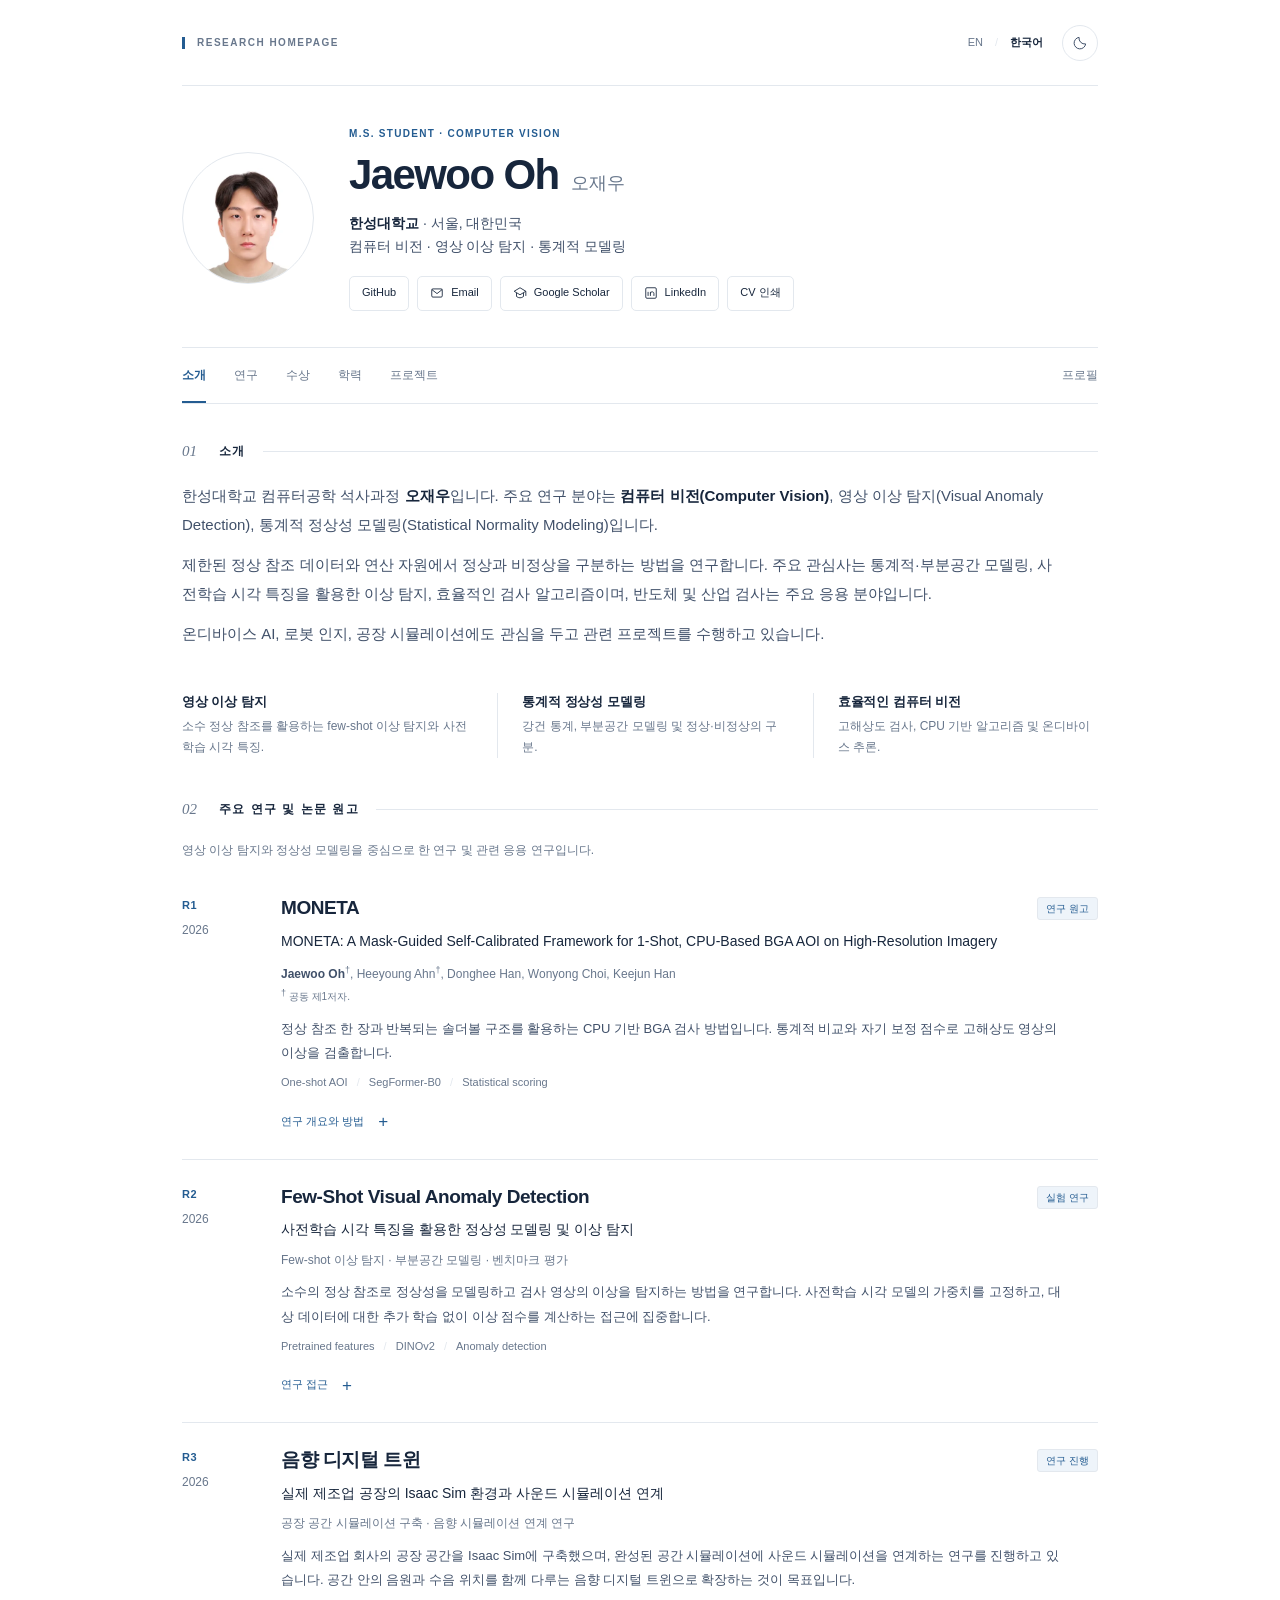
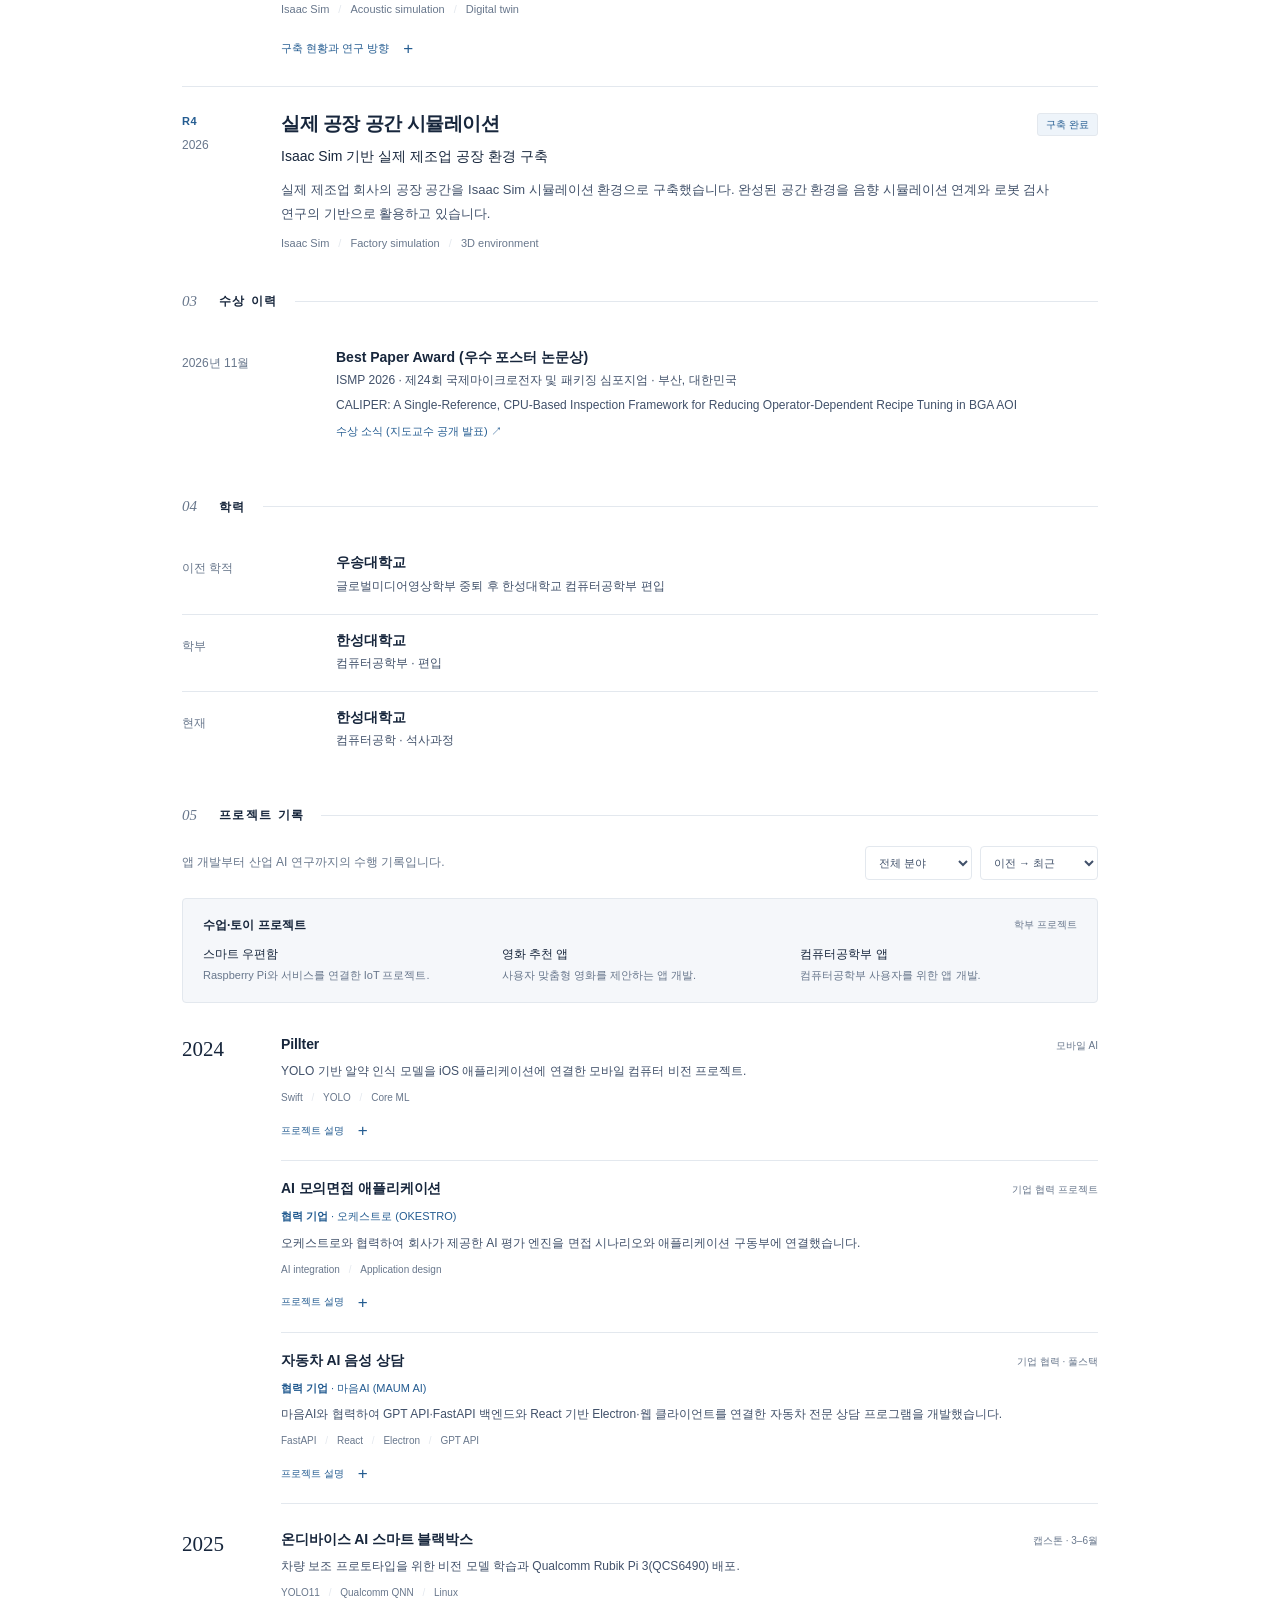
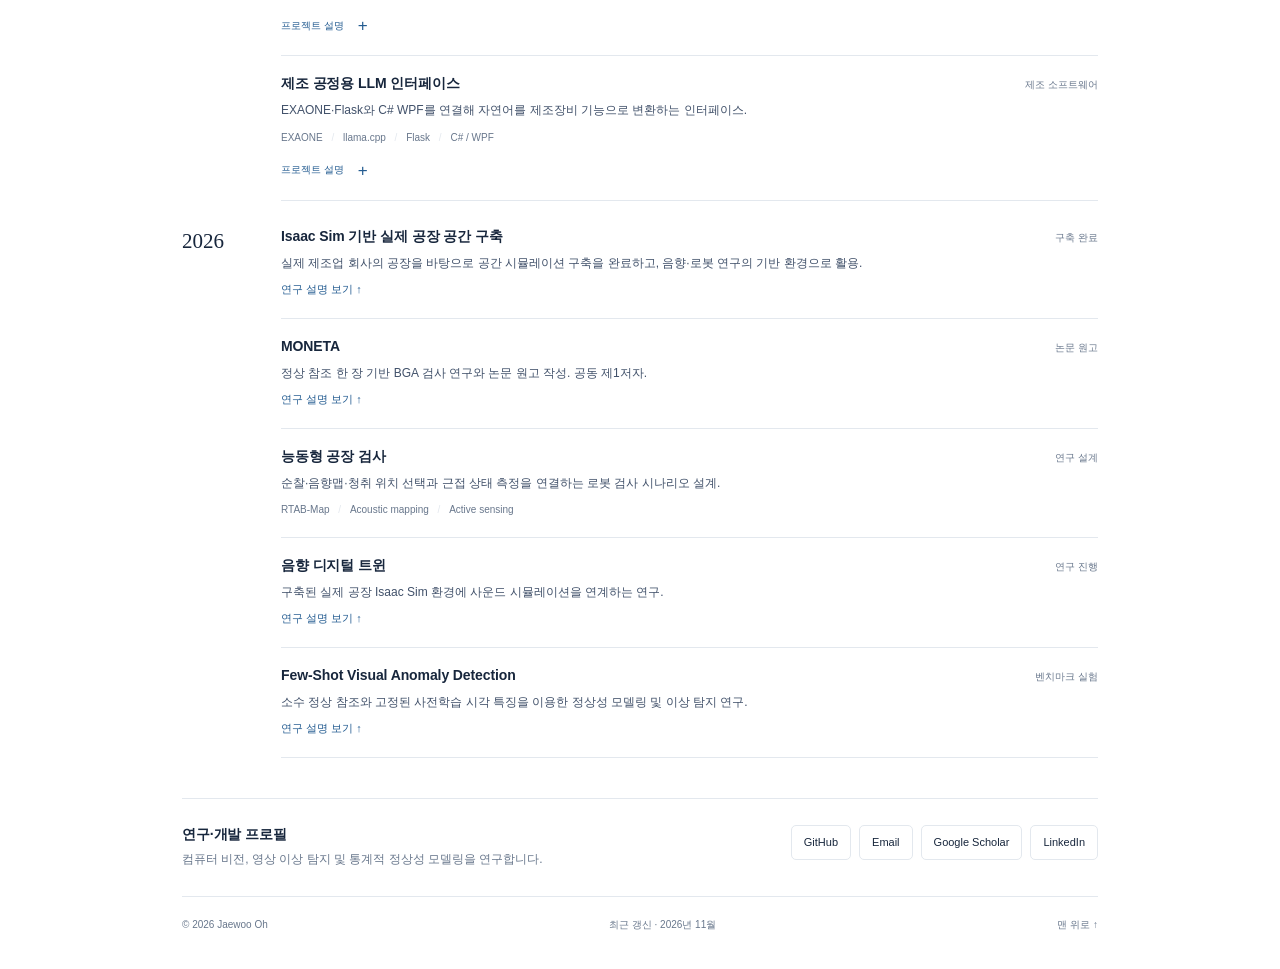
==== commit 91f481c9: "Refocus academic profile and add verified ISMP 2026 award" ====
--- a/ko.html
+++ b/ko.html
@@ -6,11 +6,11 @@
     <meta name="color-scheme" content="light dark">
     <meta name="theme-color" content="#ffffff">
     <meta name="author" content="Jaewoo Oh">
-    <title>Jaewoo Oh · 오재우 연구 포트폴리오</title>
-    <meta name="description" content="한성대학교 석사과정 오재우의 연구 포트폴리오. 산업 이상 검출, 온디바이스 AI, 제조 LLM, Isaac Sim 공장 환경과 음향 디지털 트윈.">
+    <title>Jaewoo Oh · 오재우 연구 홈페이지</title>
+    <meta name="description" content="한성대학교 컴퓨터공학 석사과정 오재우. 컴퓨터 비전, 영상 이상 탐지, 통계적 정상성 모델링 및 효율적인 비전 시스템 연구.">
     <meta property="og:type" content="website">
-    <meta property="og:title" content="Jaewoo Oh · 오재우 연구 포트폴리오">
-    <meta property="og:description" content="산업 AI · 컴퓨터 비전 · 공장 시뮬레이션">
+    <meta property="og:title" content="Jaewoo Oh · 오재우 연구 홈페이지">
+    <meta property="og:description" content="컴퓨터 비전 · 이상 탐지 · 통계적 모델링">
     <meta property="og:locale" content="ko_KR">
     <link href="https://jaewoooh.github.io/ko.html" rel="canonical">
     <link href="index.html" rel="alternate" hreflang="en">
@@ -40,7 +40,7 @@
     </svg>
     <div id="top" class="shell">
       <div class="utility">
-        <span class="utility-title eyebrow">Academic portfolio</span>
+        <span class="utility-title eyebrow">Research homepage</span>
         <div class="tools">
           <nav class="languages" aria-label="언어 선택">
             <a lang="en" href="index.html" hreflang="en">EN</a>
@@ -71,24 +71,34 @@
           JO
         </div>
         <div>
-          <p class="profile-kicker">MASTER’S STUDENT · COMPUTER ENGINEERING</p>
+          <p class="profile-kicker">M.S. STUDENT · COMPUTER VISION</p>
           <h1>Jaewoo Oh<span lang="ko">오재우</span></h1>
-          <p class="affiliation"><strong>한성대학교</strong> · 서울, 대한민국<br>산업 AI · 컴퓨터 비전 · 지능형 시스템</p>
+          <p class="affiliation"><strong>한성대학교</strong> · 서울, 대한민국<br>컴퓨터 비전 · 영상 이상 탐지 · 통계적 모델링</p>
           <div class="social-links">
             <a class="social-link" href="https://github.com/jaewoooh" rel="noopener noreferrer" target="_blank">GitHub</a>
             <a class="social-link" href="mailto:jae990508@gmail.com"><svg class="icon" aria-hidden="true"><use href="#i-mail"></use></svg>Email</a>
-            <button class="social-link" type="button">
+            <a
+              class="social-link"
+              href="https://scholar.google.com/citations?user=83C5j-cAAAAJ&amp;hl=ko"
+              rel="noopener noreferrer"
+              target="_blank"
+            >
               <svg class="icon" aria-hidden="true">
                 <use href="#i-scholar"></use>
               </svg>
               Google Scholar
-            </button>
-            <button class="social-link" type="button">
+            </a>
+            <a
+              class="social-link"
+              href="https://www.linkedin.com/in/%EC%9E%AC%EC%9A%B0-%EC%98%A4-49683038b/"
+              rel="noopener noreferrer"
+              target="_blank"
+            >
               <svg class="icon" aria-hidden="true">
                 <use href="#i-linkedin"></use>
               </svg>
               LinkedIn
-            </button>
+            </a>
             <button class="social-link print-btn js-only" type="button">CV 인쇄</button>
           </div>
         </div>
@@ -96,8 +106,9 @@
       <div class="nav-wrap">
         <nav class="nav" aria-label="섹션 메뉴">
           <a href="#about">소개</a>
+          <a href="#research">연구</a>
+          <a href="#awards">수상</a>
           <a href="#education">학력</a>
-          <a href="#research">연구</a>
           <a href="#projects">프로젝트</a>
           <a class="nav-contact" href="#contact">프로필</a>
         </nav>
@@ -106,53 +117,28 @@
         <section id="about" class="section" aria-labelledby="heading-about">
           <h2 id="heading-about" class="section-title"><span class="section-num">01</span>소개</h2>
           <div class="intro">
-            <p>한성대학교에서 컴퓨터공학을 공부하는 석사과정생 <strong>오재우</strong>입니다. <strong>산업 영상 검사</strong>, 온디바이스 AI, 제조장비를 위한 자연어
-              인터페이스를 중심으로 연구와 개발을 진행하고 있습니다.</p>
-            <p>모바일 앱과 임베디드 시스템 개발에서 시작해, 사전학습 특징을 활용하는 이상 검출과 실제 공장 기반 시뮬레이션으로 연구 범위를 확장했습니다. 제조업 공장의 Isaac Sim 공간 환경을
-              구축하고, 여기에 사운드 시뮬레이션을 연계하는 연구를 진행하고 있습니다.</p>
+            <p>한성대학교 컴퓨터공학 석사과정 <strong>오재우</strong>입니다. 주요 연구 분야는 <strong>컴퓨터 비전(Computer Vision)</strong>, 영상 이상 탐지(Visual Anomaly Detection), 통계적 정상성 모델링(Statistical Normality Modeling)입니다.</p>
+            <p>제한된 정상 참조 데이터와 연산 자원에서 정상과 비정상을 구분하는 방법을 연구합니다. 주요 관심사는 통계적·부분공간 모델링, 사전학습 시각 특징을 활용한 이상 탐지, 효율적인 검사 알고리즘이며, 반도체 및 산업 검사는 주요 응용 분야입니다.</p>
+            <p>온디바이스 AI, 로봇 인지, 공장 시뮬레이션에도 관심을 두고 관련 프로젝트를 수행하고 있습니다.</p>
           </div>
           <div class="interests">
             <div class="interest">
-              <h3>산업 컴퓨터 비전</h3>
-              <p>사전학습 특징과 반복 구조를 활용하는 이상 검출.</p>
+              <h3>영상 이상 탐지</h3>
+              <p>소수 정상 참조를 활용하는 few-shot 이상 탐지와 사전학습 시각 특징.</p>
             </div>
             <div class="interest">
-              <h3>효율적인 AI 시스템</h3>
-              <p>온디바이스 추론과 자연어 기반 장비 인터페이스.</p>
+              <h3>통계적 정상성 모델링</h3>
+              <p>강건 통계, 부분공간 모델링 및 정상·비정상의 구분.</p>
             </div>
             <div class="interest">
-              <h3>로봇 인지·시뮬레이션</h3>
-              <p>실제 공장 공간 구축과 음향 시뮬레이션 연계.</p>
-            </div>
-          </div>
-        </section>
-        <section id="education" class="section" aria-labelledby="heading-education">
-          <h2 id="heading-education" class="section-title"><span class="section-num">02</span>학력</h2>
-          <div class="fact-row">
-            <p class="fact-label">이전 학적</p>
-            <div>
-              <h3>우송대학교</h3>
-              <p>글로벌미디어영상학부 중퇴 후 한성대학교 컴퓨터공학부 편입</p>
-            </div>
-          </div>
-          <div class="fact-row">
-            <p class="fact-label">학부</p>
-            <div>
-              <h3>한성대학교</h3>
-              <p>컴퓨터공학부 · 편입</p>
-            </div>
-          </div>
-          <div class="fact-row">
-            <p class="fact-label">현재</p>
-            <div>
-              <h3>한성대학교</h3>
-              <p>컴퓨터공학 · 석사과정</p>
+              <h3>효율적인 컴퓨터 비전</h3>
+              <p>고해상도 검사, CPU 기반 알고리즘 및 온디바이스 추론.</p>
             </div>
           </div>
         </section>
         <section id="research" class="section" aria-labelledby="heading-research">
-          <h2 id="heading-research" class="section-title"><span class="section-num">03</span>연구 및 논문 원고</h2>
-          <p class="section-lead">산업 검사, 지능형 시스템과 제조 환경 시뮬레이션을 중심으로 연구합니다.</p>
+          <h2 id="heading-research" class="section-title"><span class="section-num">02</span>주요 연구 및 논문 원고</h2>
+          <p class="section-lead">영상 이상 탐지와 정상성 모델링을 중심으로 한 연구 및 관련 응용 연구입니다.</p>
           <article id="moneta" class="research-item" aria-labelledby="title-moneta">
             <div class="research-meta">
               <span class="record-id">R1</span>
@@ -190,13 +176,12 @@
             </div>
             <div class="record-content">
               <div class="record-header">
-                <h3 id="title-c1">Anomaly Detection</h3>
+                <h3 id="title-c1">Few-Shot Visual Anomaly Detection</h3>
                 <span class="status">실험 연구</span>
               </div>
-              <p class="paper-title">사전학습 백본의 특징을 활용한 산업 이상 검출</p>
-              <p class="role-line">특징 추출 · 비학습 기반 이상 점수 · 벤치마크 평가</p>
-              <p class="record-summary">사전학습된 백본을 고정한 채 특징을 추출하고, 대상 데이터에 대한 추가 학습이나 미세조정 없이 산업 영상의 이상 검출에 활용하는 연구입니다.
-                정상 참조 특징과 검사 영상의 특징을 비교하는 방법을 설계하고 평가합니다.</p>
+              <p class="paper-title">사전학습 시각 특징을 활용한 정상성 모델링 및 이상 탐지</p>
+              <p class="role-line">Few-shot 이상 탐지 · 부분공간 모델링 · 벤치마크 평가</p>
+              <p class="record-summary">소수의 정상 참조로 정상성을 모델링하고 검사 영상의 이상을 탐지하는 방법을 연구합니다. 사전학습 시각 모델의 가중치를 고정하고, 대상 데이터에 대한 추가 학습 없이 이상 점수를 계산하는 접근에 집중합니다.</p>
               <p class="keywords"><span>Pretrained features</span><span>DINOv2</span><span>Anomaly detection</span></p>
               <details class="research-details">
                 <summary>연구 접근<span class="plus" aria-hidden="true">+</span></summary>
@@ -250,8 +235,44 @@
             </div>
           </article>
         </section>
+        <section id="awards" class="section" aria-labelledby="heading-awards">
+          <h2 id="heading-awards" class="section-title"><span class="section-num">03</span>수상 이력</h2>
+          <div class="fact-row">
+            <p class="fact-label">2026년 11월</p>
+            <div>
+              <h3>Best Paper Award (우수 포스터 논문상)</h3>
+              <p>ISMP 2026 · 제24회 국제마이크로전자 및 패키징 심포지엄 · 부산, 대한민국</p>
+              <p>CALIPER: A Single-Reference, CPU-Based Inspection Framework for Reducing Operator-Dependent Recipe Tuning in BGA AOI</p>
+              <a class="project-reference" href="https://kr.linkedin.com/posts/keejun-han-ph-d-a763b176_aireinventshbm-ismp2026-youngscientistaward-activity-7525498549485195264-hluK" rel="noopener noreferrer" target="_blank">수상 소식 (지도교수 공개 발표) ↗</a>
+            </div>
+          </div>
+        </section>
+        <section id="education" class="section" aria-labelledby="heading-education">
+          <h2 id="heading-education" class="section-title"><span class="section-num">04</span>학력</h2>
+          <div class="fact-row">
+            <p class="fact-label">이전 학적</p>
+            <div>
+              <h3>우송대학교</h3>
+              <p>글로벌미디어영상학부 중퇴 후 한성대학교 컴퓨터공학부 편입</p>
+            </div>
+          </div>
+          <div class="fact-row">
+            <p class="fact-label">학부</p>
+            <div>
+              <h3>한성대학교</h3>
+              <p>컴퓨터공학부 · 편입</p>
+            </div>
+          </div>
+          <div class="fact-row">
+            <p class="fact-label">현재</p>
+            <div>
+              <h3>한성대학교</h3>
+              <p>컴퓨터공학 · 석사과정</p>
+            </div>
+          </div>
+        </section>
         <section id="projects" class="section" aria-labelledby="heading-projects">
-          <h2 id="heading-projects" class="section-title"><span class="section-num">04</span>프로젝트 기록</h2>
+          <h2 id="heading-projects" class="section-title"><span class="section-num">05</span>프로젝트 기록</h2>
           <div class="archive-heading">
             <p>앱 개발부터 산업 AI 연구까지의 수행 기록입니다.</p>
             <div class="archive-controls js-only">
@@ -414,10 +435,10 @@
                 </article>
                 <article id="project-c1-archive" class="project-item" data-category="research">
                   <div class="project-header">
-                    <h4>Anomaly Detection</h4>
+                    <h4>Few-Shot Visual Anomaly Detection</h4>
                     <span class="project-type">벤치마크 실험</span>
                   </div>
-                  <p>사전학습 백본에서 추출한 특징을 추가 학습 없이 산업 이상 검출에 활용하는 방법 연구.</p>
+                  <p>소수 정상 참조와 고정된 사전학습 시각 특징을 이용한 정상성 모델링 및 이상 탐지 연구.</p>
                   <a class="project-reference" href="#c1">연구 설명 보기 ↑</a>
                 </article>
               </div>
@@ -429,18 +450,28 @@
       <section id="contact" class="contact">
         <div>
           <h2>연구·개발 프로필</h2>
-          <p>산업 AI, 컴퓨터 비전과 지능형 시스템을 연구합니다.</p>
+          <p>컴퓨터 비전, 영상 이상 탐지 및 통계적 정상성 모델링을 연구합니다.</p>
         </div>
         <div class="social-links">
           <a class="social-link" href="https://github.com/jaewoooh" rel="noopener noreferrer" target="_blank">GitHub</a>
           <a class="social-link" href="mailto:jae990508@gmail.com">Email</a>
-          <button class="social-link" type="button">Google Scholar</button>
-          <button class="social-link" type="button">LinkedIn</button>
+          <a
+            class="social-link"
+            href="https://scholar.google.com/citations?user=83C5j-cAAAAJ&amp;hl=ko"
+            rel="noopener noreferrer"
+            target="_blank"
+          >Google Scholar</a>
+          <a
+            class="social-link"
+            href="https://www.linkedin.com/in/%EC%9E%AC%EC%9A%B0-%EC%98%A4-49683038b/"
+            rel="noopener noreferrer"
+            target="_blank"
+          >LinkedIn</a>
         </div>
       </section>
       <footer class="footer">
         <span>© 2026 Jaewoo Oh</span>
-        <span>최근 갱신 · 2026년 9월</span>
+        <span>최근 갱신 · 2026년 11월</span>
         <a href="#top">맨 위로 ↑</a>
       </footer>
     </div>
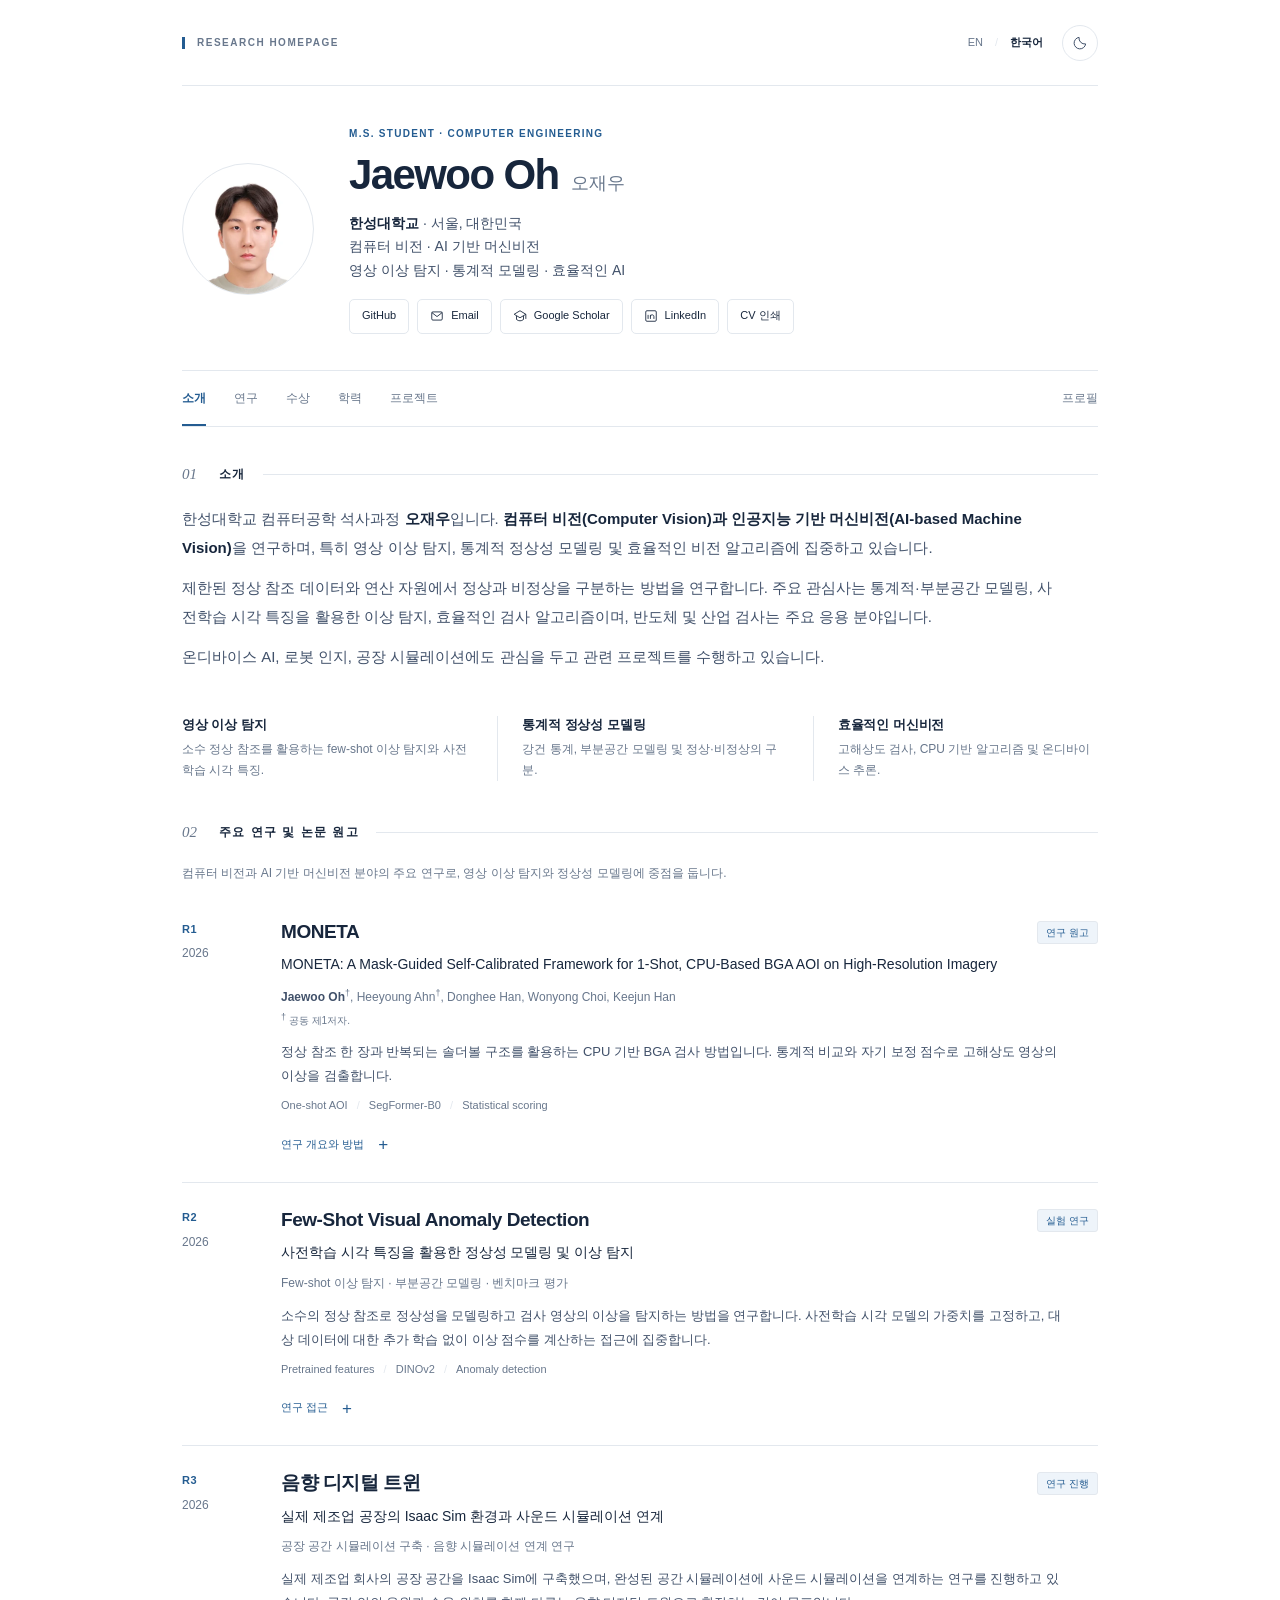
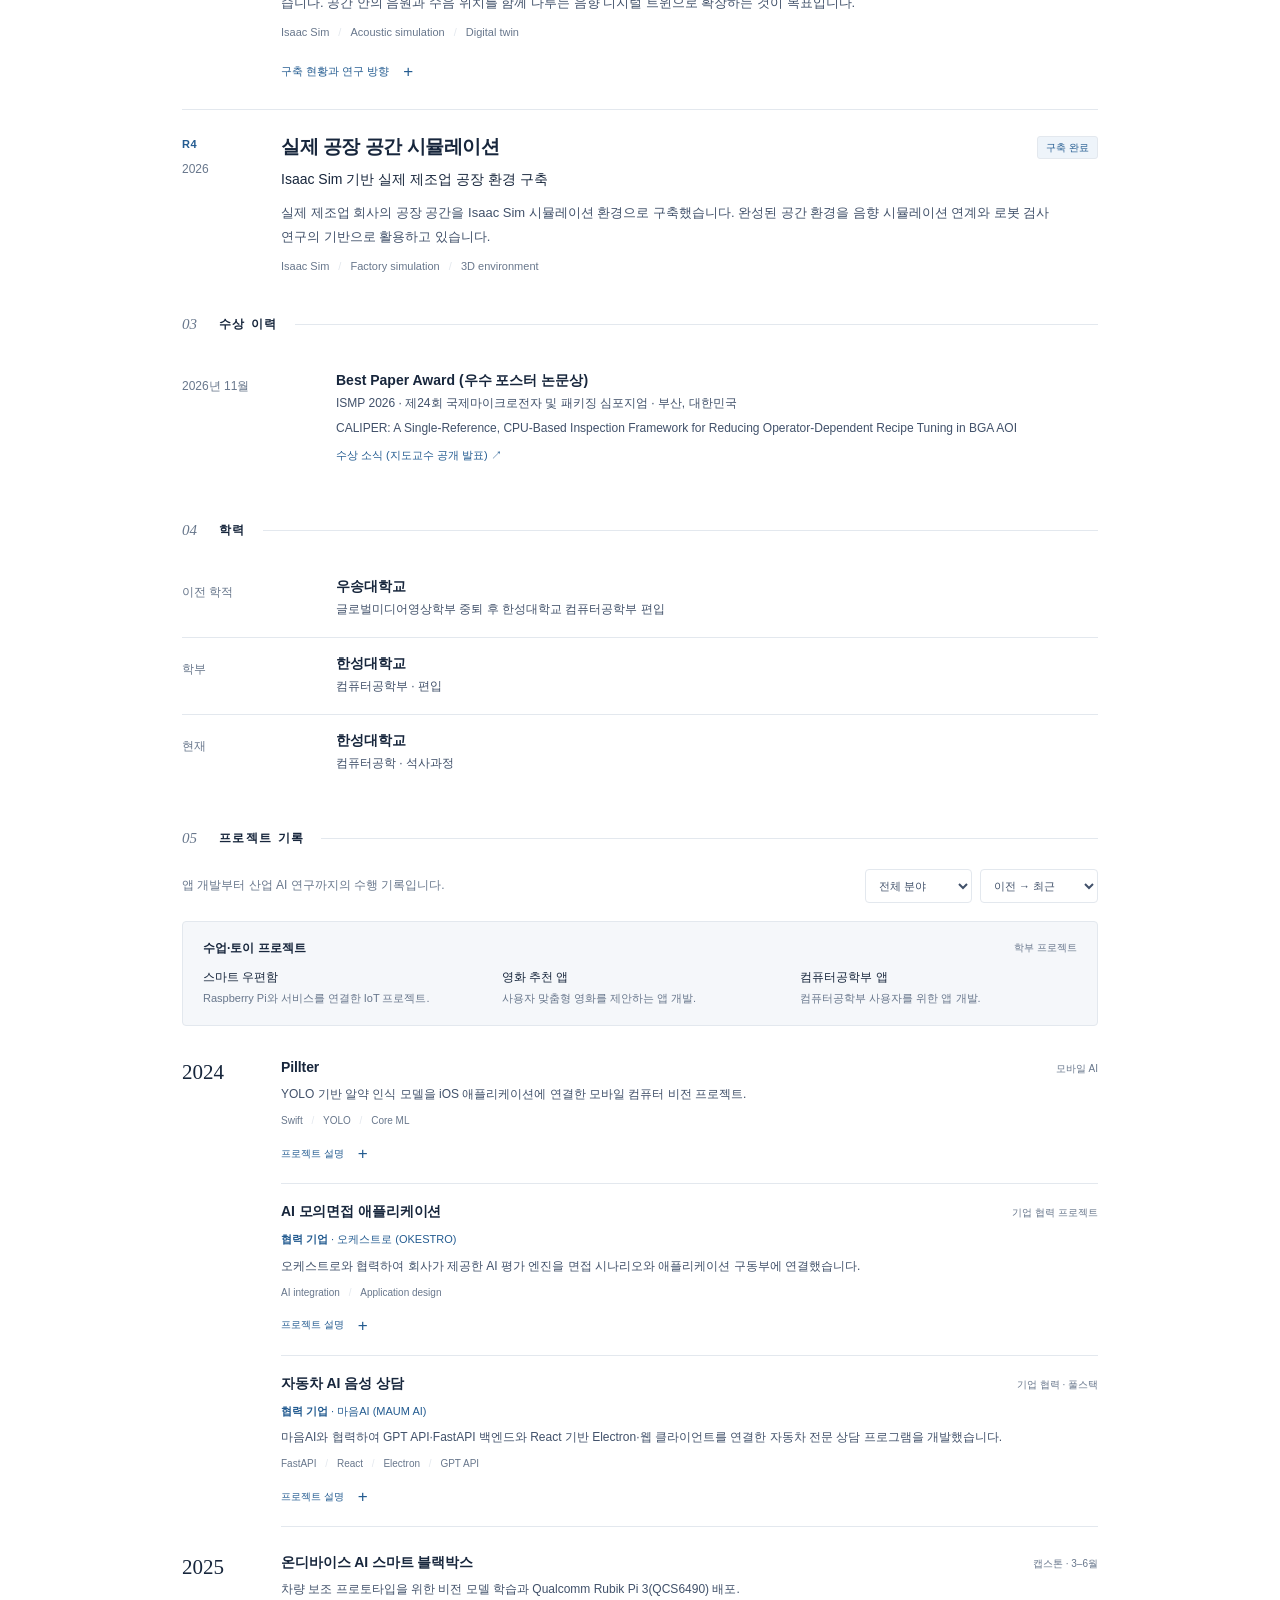
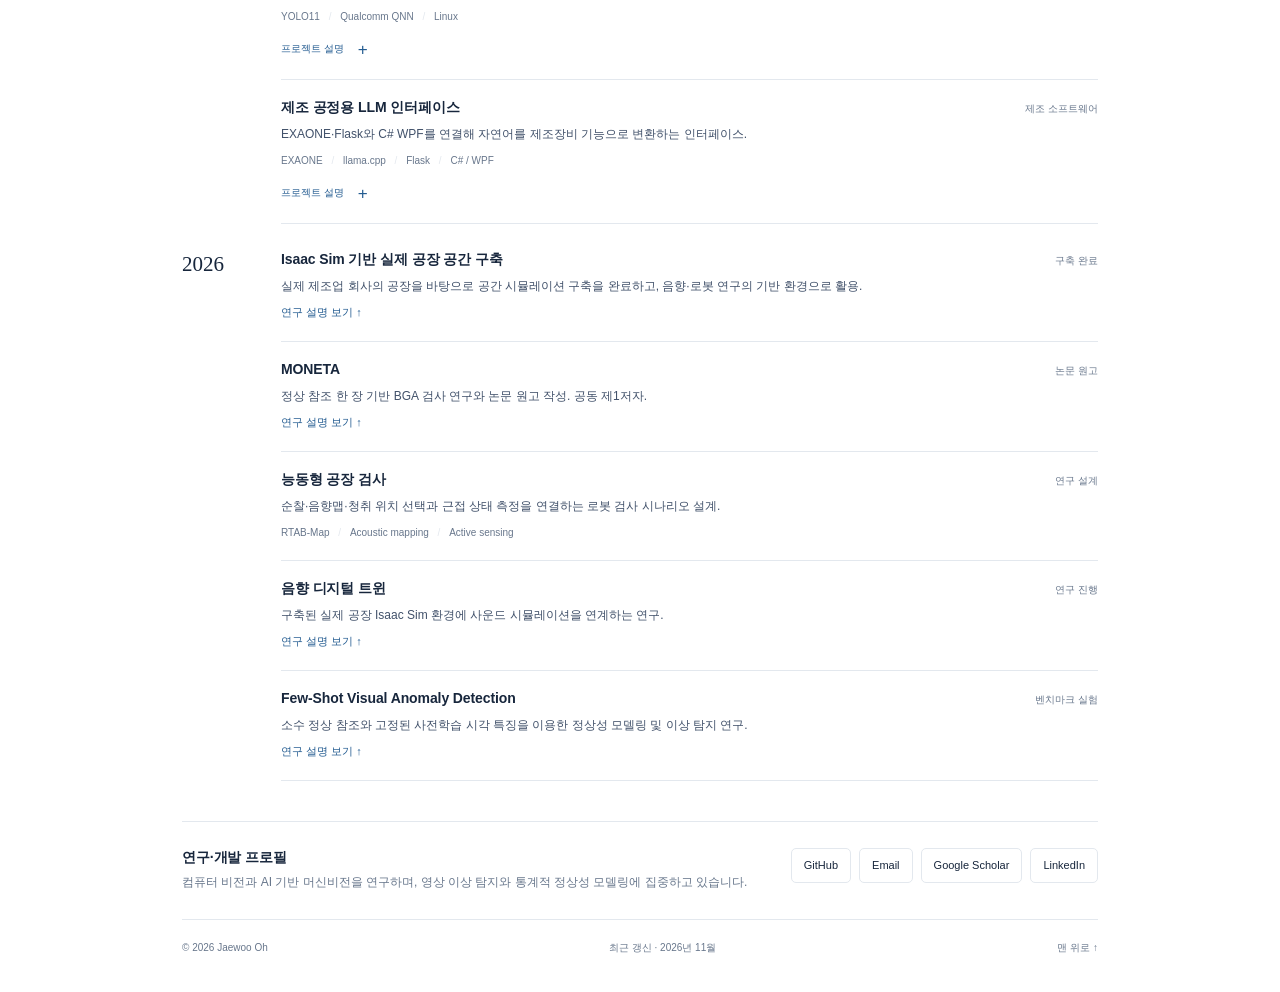
==== commit 3c655f17: "Clarify research focus on computer vision and AI-based machine vision" ====
--- a/ko.html
+++ b/ko.html
@@ -7,10 +7,10 @@
     <meta name="theme-color" content="#ffffff">
     <meta name="author" content="Jaewoo Oh">
     <title>Jaewoo Oh · 오재우 연구 홈페이지</title>
-    <meta name="description" content="한성대학교 컴퓨터공학 석사과정 오재우. 컴퓨터 비전, 영상 이상 탐지, 통계적 정상성 모델링 및 효율적인 비전 시스템 연구.">
+    <meta name="description" content="한성대학교 컴퓨터공학 석사과정 오재우. 컴퓨터 비전과 인공지능 기반 머신비전, 영상 이상 탐지, 통계적 정상성 모델링 및 효율적인 비전 알고리즘 연구.">
     <meta property="og:type" content="website">
     <meta property="og:title" content="Jaewoo Oh · 오재우 연구 홈페이지">
-    <meta property="og:description" content="컴퓨터 비전 · 이상 탐지 · 통계적 모델링">
+    <meta property="og:description" content="컴퓨터 비전 · AI 기반 머신비전 · 영상 이상 탐지">
     <meta property="og:locale" content="ko_KR">
     <link href="https://jaewoooh.github.io/ko.html" rel="canonical">
     <link href="index.html" rel="alternate" hreflang="en">
@@ -71,9 +71,9 @@
           JO
         </div>
         <div>
-          <p class="profile-kicker">M.S. STUDENT · COMPUTER VISION</p>
+          <p class="profile-kicker">M.S. STUDENT · COMPUTER ENGINEERING</p>
           <h1>Jaewoo Oh<span lang="ko">오재우</span></h1>
-          <p class="affiliation"><strong>한성대학교</strong> · 서울, 대한민국<br>컴퓨터 비전 · 영상 이상 탐지 · 통계적 모델링</p>
+          <p class="affiliation"><strong>한성대학교</strong> · 서울, 대한민국<br>컴퓨터 비전 · AI 기반 머신비전<br>영상 이상 탐지 · 통계적 모델링 · 효율적인 AI</p>
           <div class="social-links">
             <a class="social-link" href="https://github.com/jaewoooh" rel="noopener noreferrer" target="_blank">GitHub</a>
             <a class="social-link" href="mailto:jae990508@gmail.com"><svg class="icon" aria-hidden="true"><use href="#i-mail"></use></svg>Email</a>
@@ -117,7 +117,7 @@
         <section id="about" class="section" aria-labelledby="heading-about">
           <h2 id="heading-about" class="section-title"><span class="section-num">01</span>소개</h2>
           <div class="intro">
-            <p>한성대학교 컴퓨터공학 석사과정 <strong>오재우</strong>입니다. 주요 연구 분야는 <strong>컴퓨터 비전(Computer Vision)</strong>, 영상 이상 탐지(Visual Anomaly Detection), 통계적 정상성 모델링(Statistical Normality Modeling)입니다.</p>
+            <p>한성대학교 컴퓨터공학 석사과정 <strong>오재우</strong>입니다. <strong>컴퓨터 비전(Computer Vision)과 인공지능 기반 머신비전(AI-based Machine Vision)</strong>을 연구하며, 특히 영상 이상 탐지, 통계적 정상성 모델링 및 효율적인 비전 알고리즘에 집중하고 있습니다.</p>
             <p>제한된 정상 참조 데이터와 연산 자원에서 정상과 비정상을 구분하는 방법을 연구합니다. 주요 관심사는 통계적·부분공간 모델링, 사전학습 시각 특징을 활용한 이상 탐지, 효율적인 검사 알고리즘이며, 반도체 및 산업 검사는 주요 응용 분야입니다.</p>
             <p>온디바이스 AI, 로봇 인지, 공장 시뮬레이션에도 관심을 두고 관련 프로젝트를 수행하고 있습니다.</p>
           </div>
@@ -131,14 +131,14 @@
               <p>강건 통계, 부분공간 모델링 및 정상·비정상의 구분.</p>
             </div>
             <div class="interest">
-              <h3>효율적인 컴퓨터 비전</h3>
+              <h3>효율적인 머신비전</h3>
               <p>고해상도 검사, CPU 기반 알고리즘 및 온디바이스 추론.</p>
             </div>
           </div>
         </section>
         <section id="research" class="section" aria-labelledby="heading-research">
           <h2 id="heading-research" class="section-title"><span class="section-num">02</span>주요 연구 및 논문 원고</h2>
-          <p class="section-lead">영상 이상 탐지와 정상성 모델링을 중심으로 한 연구 및 관련 응용 연구입니다.</p>
+          <p class="section-lead">컴퓨터 비전과 AI 기반 머신비전 분야의 주요 연구로, 영상 이상 탐지와 정상성 모델링에 중점을 둡니다.</p>
           <article id="moneta" class="research-item" aria-labelledby="title-moneta">
             <div class="research-meta">
               <span class="record-id">R1</span>
@@ -450,7 +450,7 @@
       <section id="contact" class="contact">
         <div>
           <h2>연구·개발 프로필</h2>
-          <p>컴퓨터 비전, 영상 이상 탐지 및 통계적 정상성 모델링을 연구합니다.</p>
+          <p>컴퓨터 비전과 AI 기반 머신비전을 연구하며, 영상 이상 탐지와 통계적 정상성 모델링에 집중하고 있습니다.</p>
         </div>
         <div class="social-links">
           <a class="social-link" href="https://github.com/jaewoooh" rel="noopener noreferrer" target="_blank">GitHub</a>
